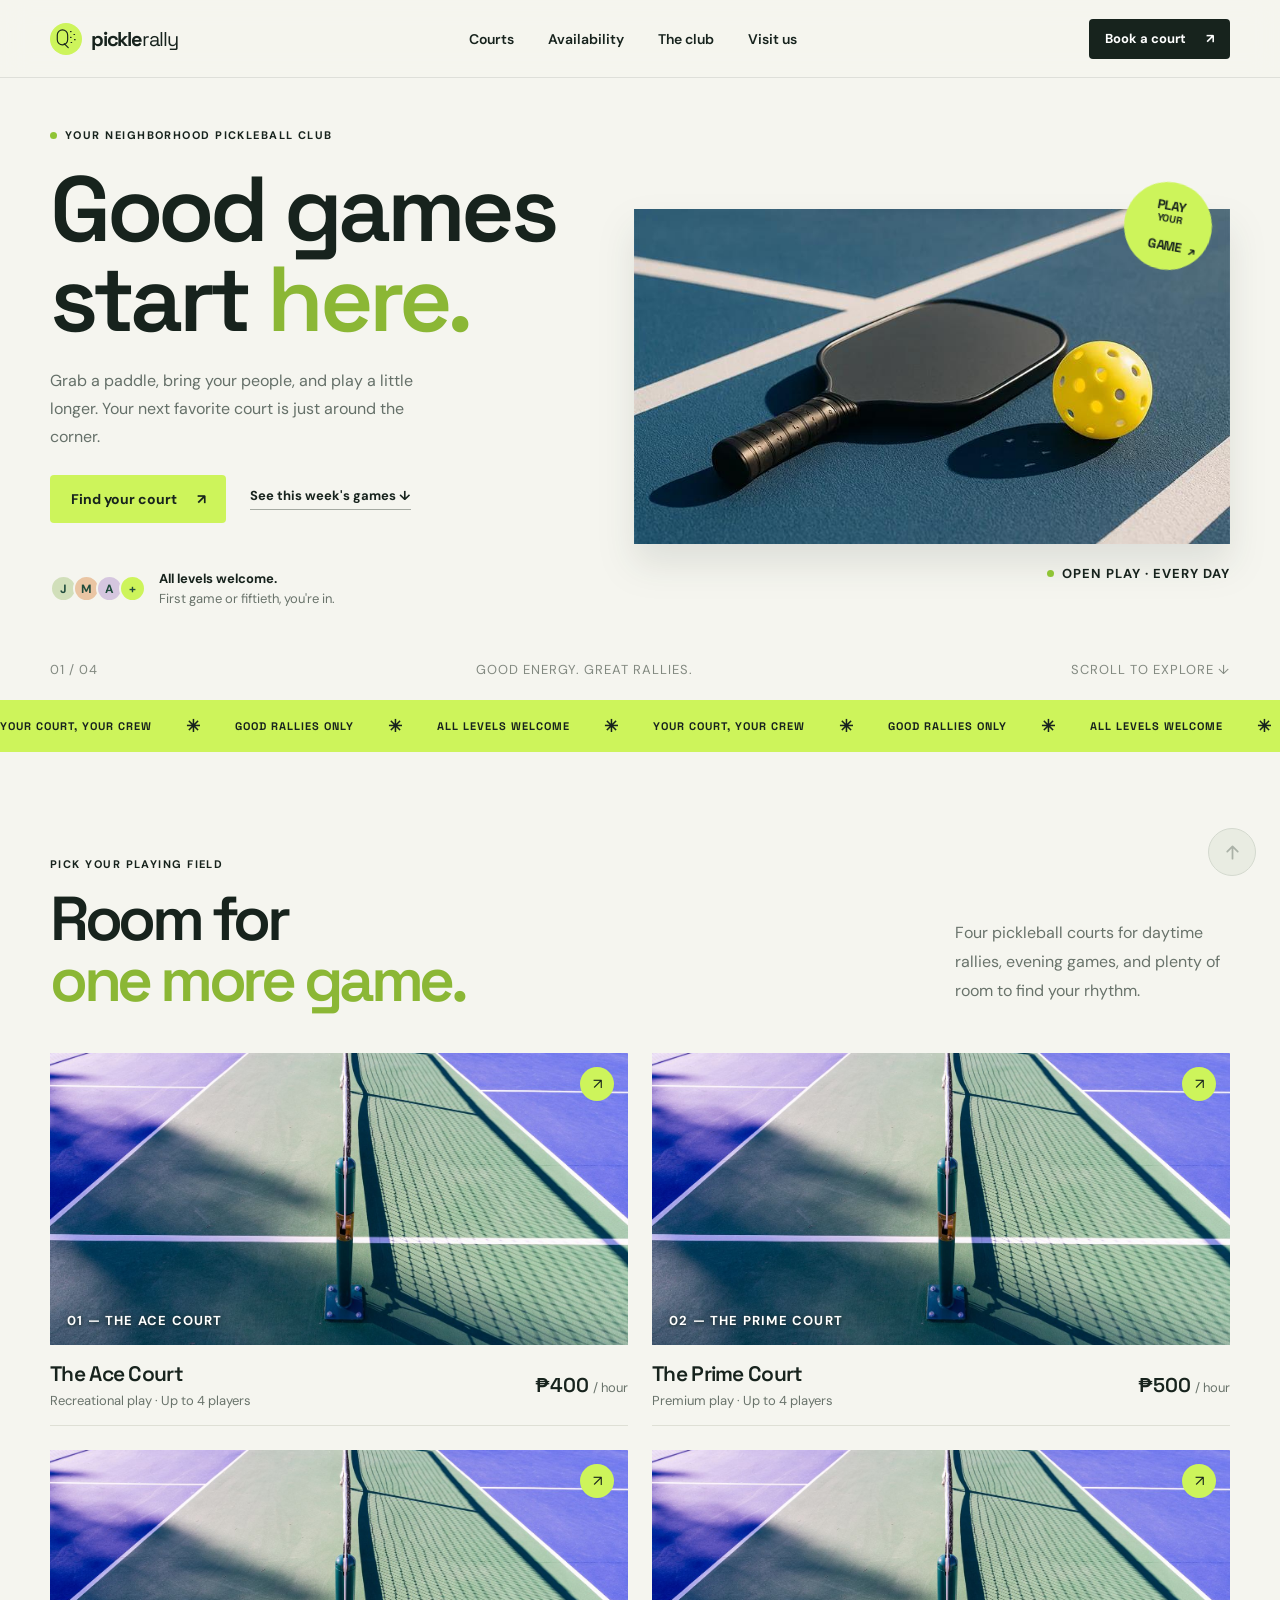
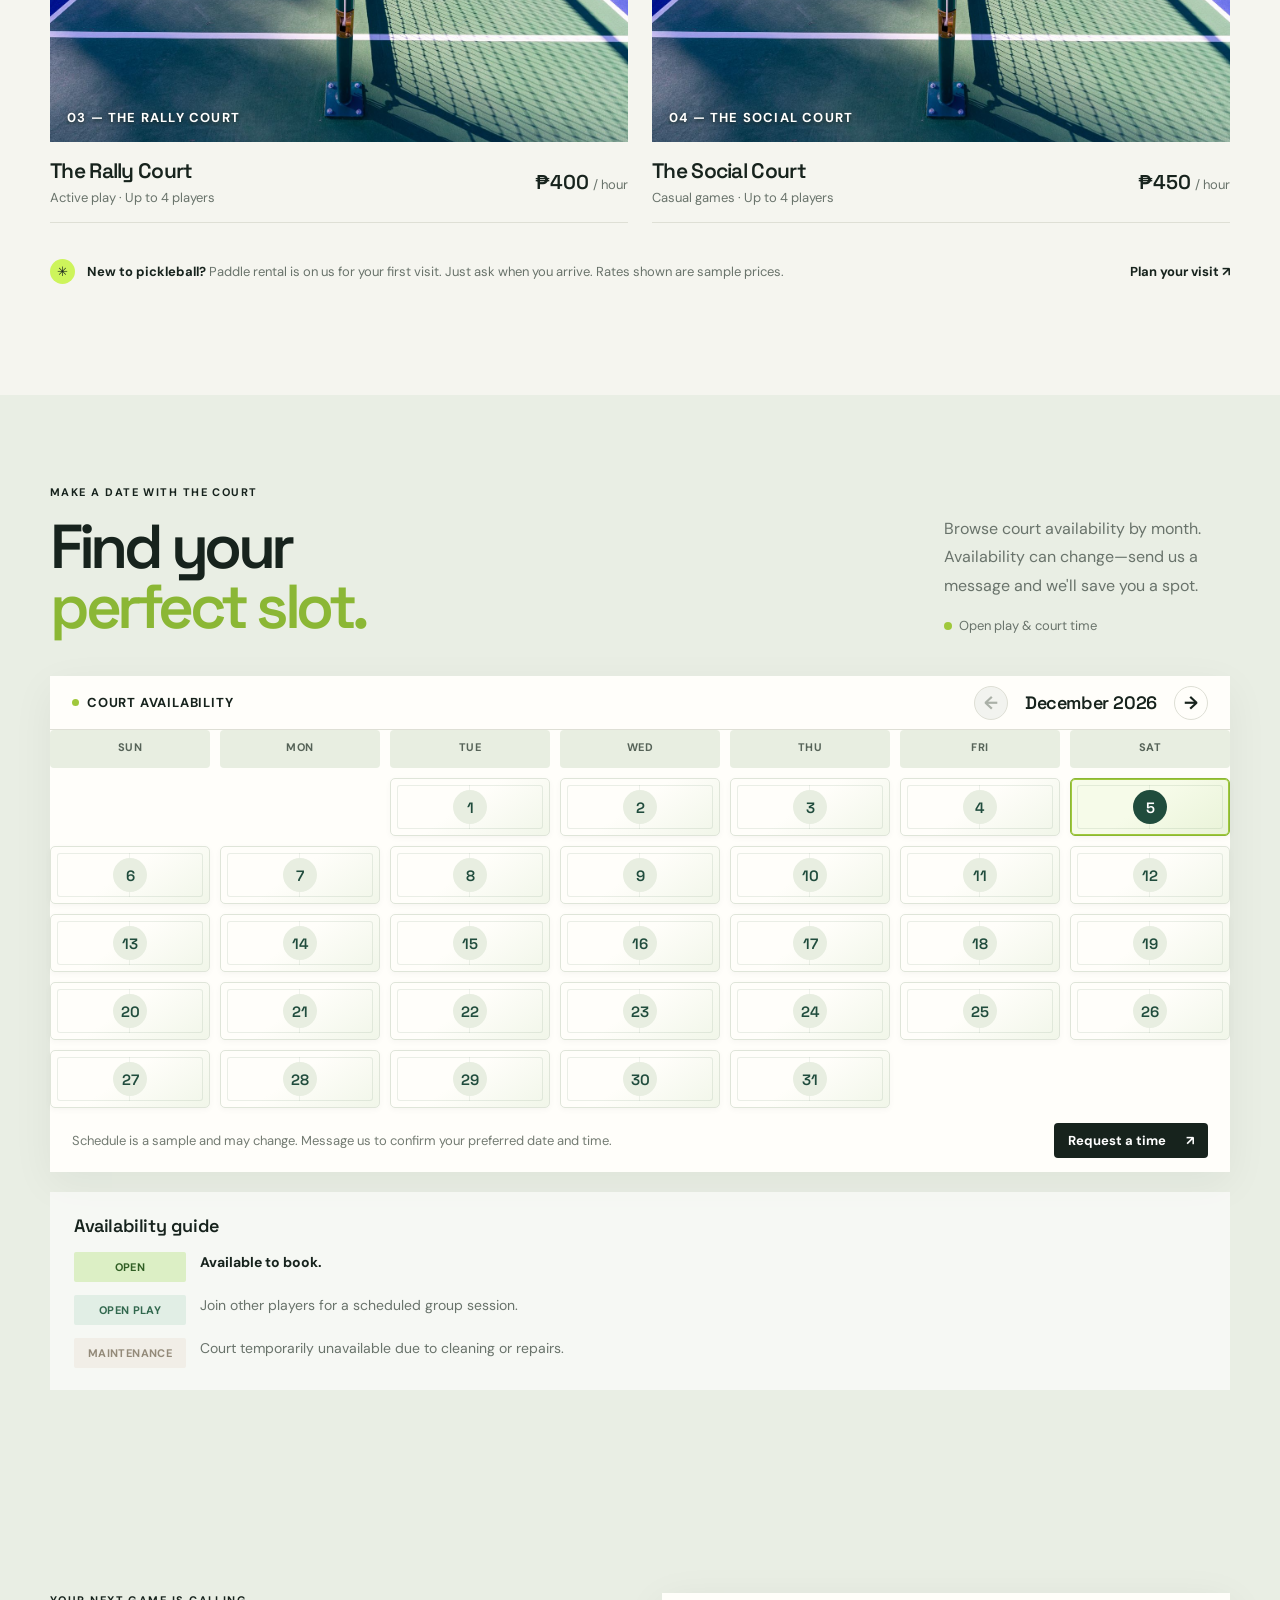
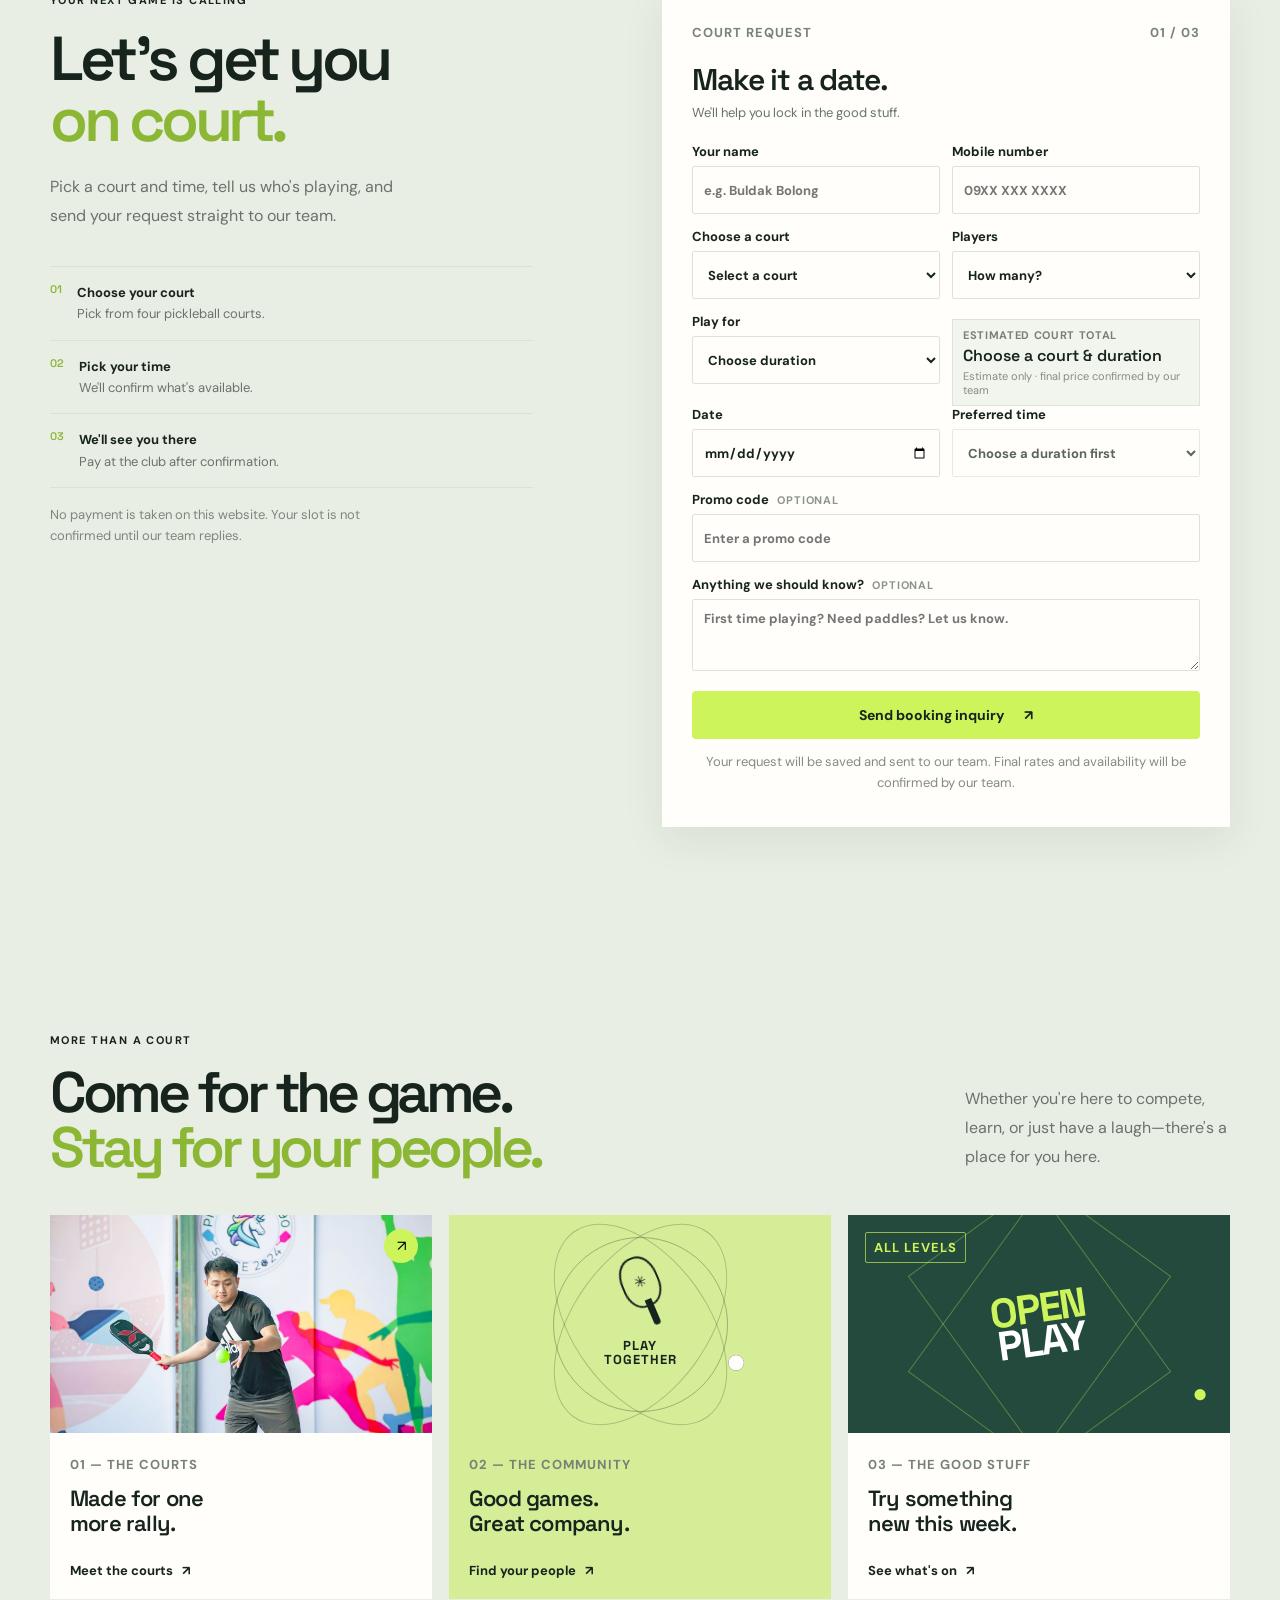
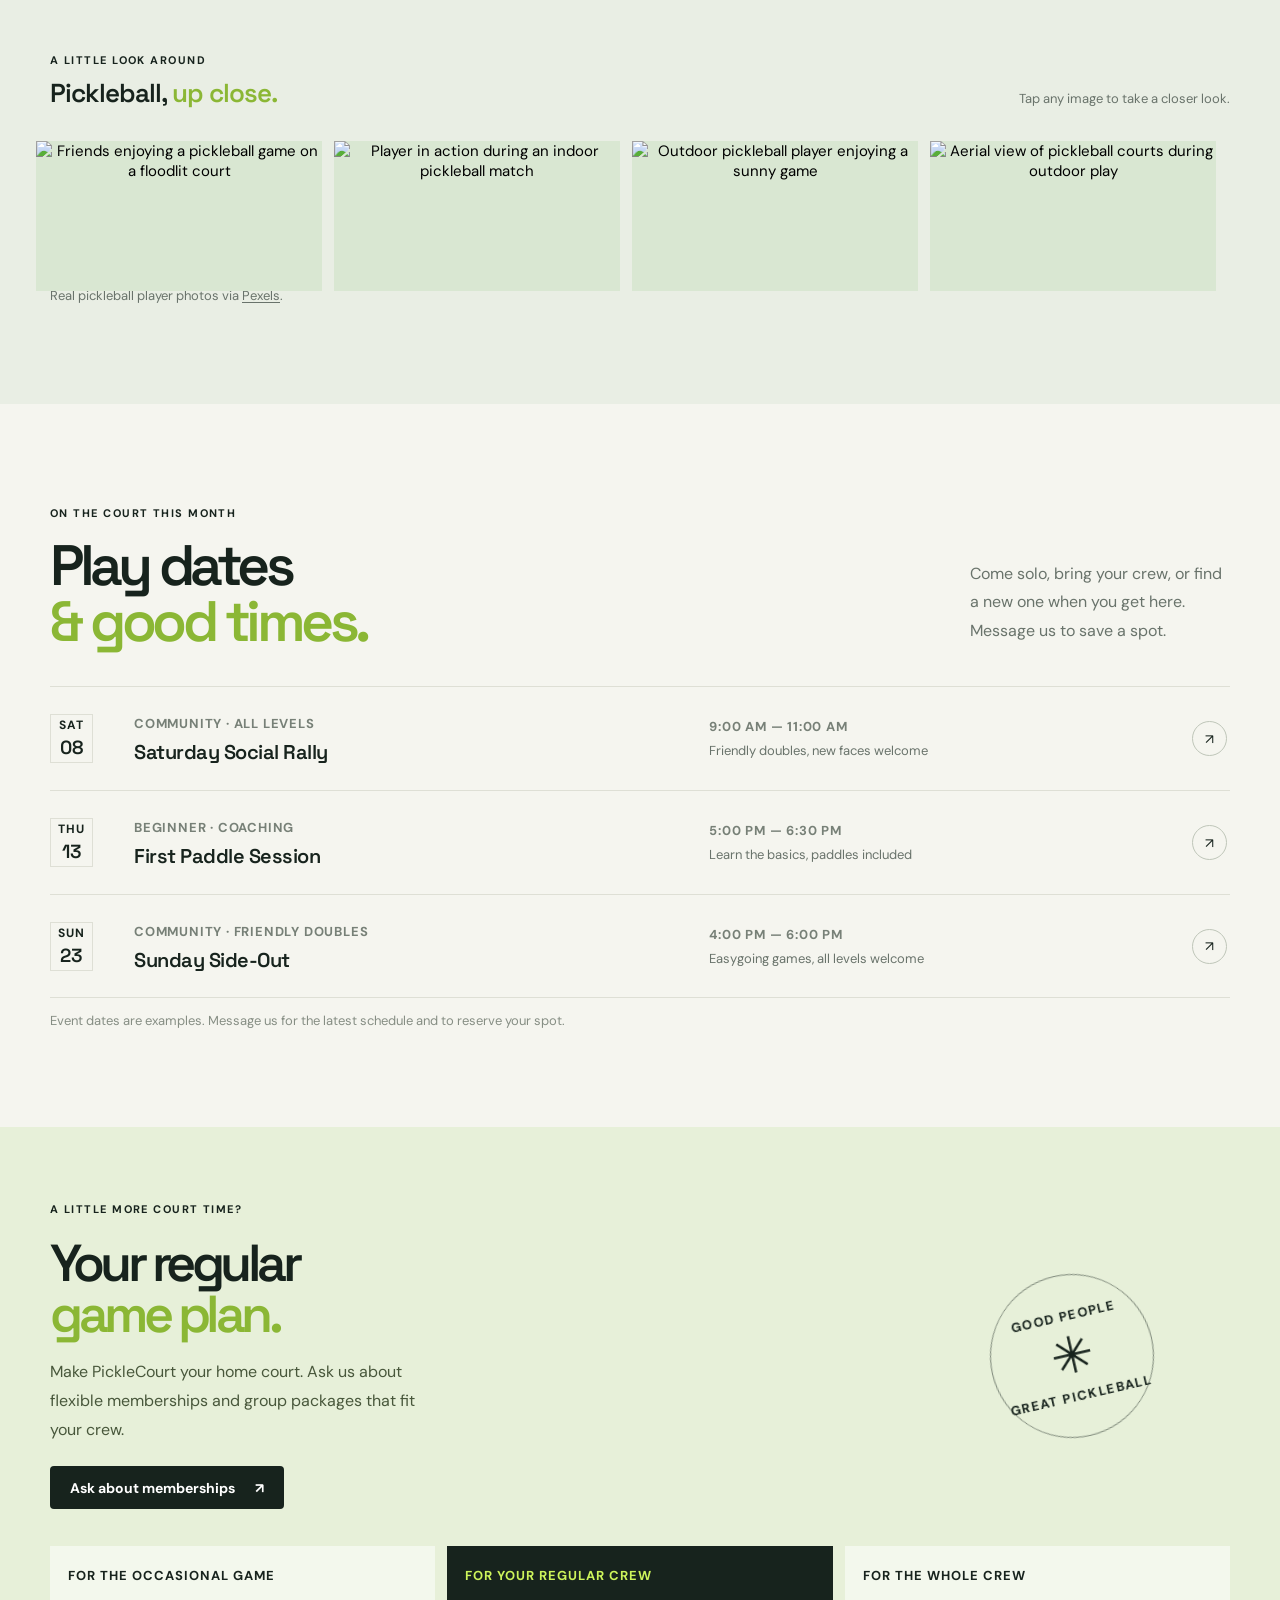
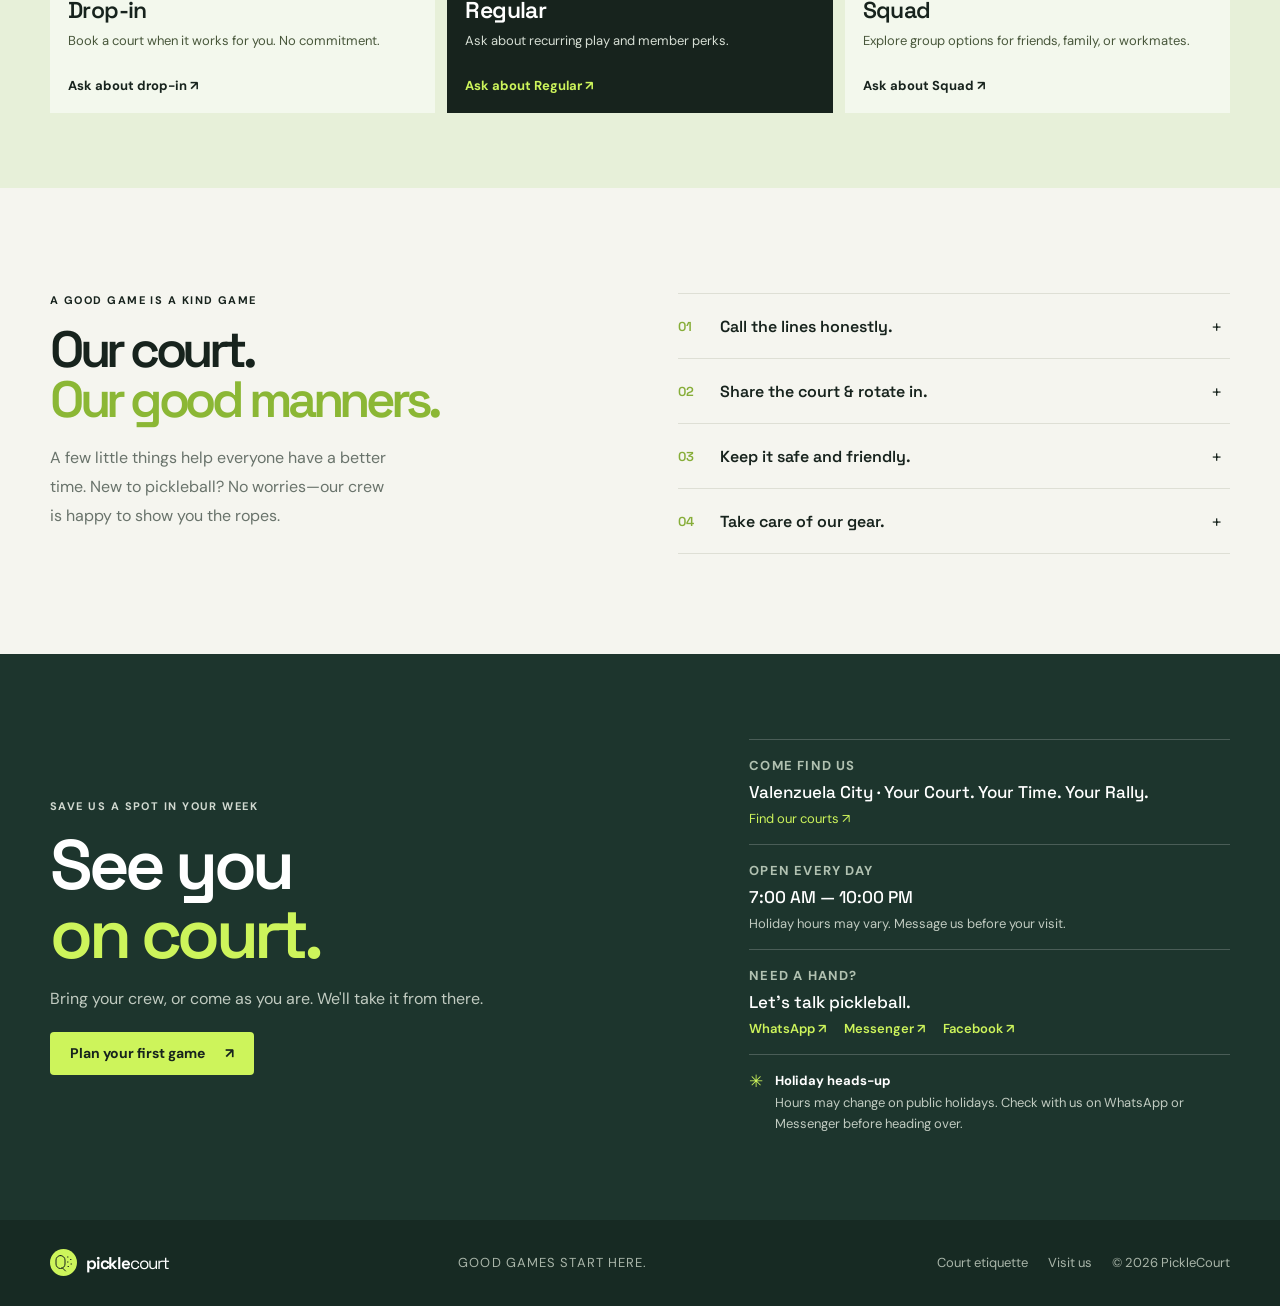
==== index.html @ 279d3585 "Initial commit" ====
<!doctype html>
<html lang="en">
<head>
  <meta charset="utf-8">
  <meta name="viewport" content="width=device-width, initial-scale=1">
  <meta name="theme-color" content="#f5f5ef">
  <meta name="description" content="Book a pickleball court, meet your people, and play at your pace. Find court rates, weekly availability, and player info at PickleCourt.">
  <title>PickleCourt — Good games start here</title>
  <link rel="preconnect" href="https://fonts.googleapis.com">
  <link rel="preconnect" href="https://fonts.gstatic.com" crossorigin>
  <link href="https://fonts.googleapis.com/css2?family=DM+Sans:wght@400;500;600;700&family=Space+Grotesk:wght@400;500;600;700&display=swap" rel="stylesheet">
  <link rel="stylesheet" href="styles.css">
  <script src="supabase-config.js"></script>
  <script src="supabase.js" defer></script>
  <script src="script.js" defer></script>
</head>
<body>
  <a class="skip-link" href="#main">Skip to content</a>
  <header class="site-header">
    <a class="brand" href="#home" aria-label="PickleCourt home">
      <span class="brand-mark" aria-hidden="true">
        <svg viewBox="0 0 40 40"><path d="M13 5a9 9 0 0 1 9 9v8a9 9 0 1 1-18 0v-8a9 9 0 0 1 9-9Z"/><path d="m16 29 7 7M27 8h1m5 5h1m-7 5h1m6 4h1m-7 5h1"/></svg>
      </span>
      <span>pickle<span class="brand-light">rally</span></span>
    </a>
    <button class="menu-toggle" type="button" aria-expanded="false" aria-controls="primary-nav" aria-label="Open navigation">
      <span></span><span></span>
    </button>
    <nav class="primary-nav" id="primary-nav" aria-label="Main navigation">
      <a href="#courts">Courts</a>
      <a href="#schedule">Availability</a>
      <a href="#experience">The club</a>
      <a href="#visit">Visit us</a>
    </nav>
    <a class="button button-dark header-cta" href="#book">Book a court <span aria-hidden="true">↗</span></a>
  </header>

  <main id="main">
    <section class="hero section-wrap" id="home">
      <div class="hero-copy">
        <p class="eyebrow"><span class="eyebrow-dot"></span> YOUR NEIGHBORHOOD PICKLEBALL CLUB</p>
        <h1>Good games<br>start <span>here.</span></h1>
        <p class="hero-description">Grab a paddle, bring your people, and play a little longer. Your next favorite court is just around the corner.</p>
        <div class="hero-actions">
          <a class="button button-lime" href="#book">Find your court <span aria-hidden="true">↗</span></a>
          <a class="text-link" href="#schedule">See this week's games <span aria-hidden="true">↓</span></a>
        </div>
        <div class="hero-proof">
          <div class="player-stack" aria-hidden="true"><span>J</span><span>M</span><span>A</span><span>+</span></div>
          <p><strong>All levels welcome.</strong><br>First game or fiftieth, you're in.</p>
        </div>
      </div>
      <div class="hero-art-wrap">
        <div class="hero-sticker">PLAY<br><span>YOUR</span><br>GAME <b>↗</b></div>
        <img class="hero-art" src="assets/1.jpg" alt="Graphic illustration of a pickleball paddle and ball over a green court">
        <div class="hero-caption"><span class="caption-dot"></span> OPEN PLAY · EVERY DAY</div>
      </div>
      <div class="hero-bottom-note"><span>01 / 04</span><span>GOOD ENERGY. GREAT RALLIES.</span><span>SCROLL TO EXPLORE ↓</span></div>
    </section>

    <section class="ticker" aria-label="PickleCourt highlights">
      <div class="ticker-track" aria-hidden="true">
        <div class="ticker-group"><span>YOUR COURT, YOUR CREW</span><i>✳</i><span>GOOD RALLIES ONLY</span><i>✳</i><span>ALL LEVELS WELCOME</span><i>✳</i></div>
        <div class="ticker-group"><span>YOUR COURT, YOUR CREW</span><i>✳</i><span>GOOD RALLIES ONLY</span><i>✳</i><span>ALL LEVELS WELCOME</span><i>✳</i></div>
        <div class="ticker-group"><span>YOUR COURT, YOUR CREW</span><i>✳</i><span>GOOD RALLIES ONLY</span><i>✳</i><span>ALL LEVELS WELCOME</span><i>✳</i></div>
        <div class="ticker-group"><span>YOUR COURT, YOUR CREW</span><i>✳</i><span>GOOD RALLIES ONLY</span><i>✳</i><span>ALL LEVELS WELCOME</span><i>✳</i></div>
      </div>
    </section>

    <section class="section-wrap courts-section" id="courts">
      <div class="section-heading">
        <div><p class="eyebrow">PICK YOUR PLAYING FIELD</p><h2>Room for<br><span>one more game.</span></h2></div>
        <p class="section-intro">Four pickleball courts for daytime rallies, evening games, and plenty of room to find your rhythm.</p>
      </div>
      <div class="court-grid">
        <article class="court-card">
          <div class="court-image court-image-one"><img src="assets/pickleball-court-real-01.jpg" alt="View across the pickleball courts at one venue"><span class="image-label">01 — THE ACE COURT</span><span class="image-arrow" aria-hidden="true">↗</span></div>
          <div class="court-card-bottom"><div><h3>The Ace Court</h3><p>Recreational play · Up to 4 players</p></div><div class="rate"><strong>₱400</strong><span>/ hour</span></div></div>
        </article>
        <article class="court-card">
          <div class="court-image court-image-two"><img src="assets/pickleball-court-real-01.jpg" alt="View across the pickleball courts at one venue"><span class="image-label">02 — THE PRIME COURT</span><span class="image-arrow" aria-hidden="true">↗</span></div>
          <div class="court-card-bottom"><div><h3>The Prime Court</h3><p>Premium play · Up to 4 players</p></div><div class="rate"><strong>₱500</strong><span>/ hour</span></div></div>
        </article>
        <article class="court-card">
          <div class="court-image court-image-three"><img src="assets/pickleball-court-real-01.jpg" alt="View across the pickleball courts at one venue"><span class="image-label">03 — THE RALLY COURT</span><span class="image-arrow" aria-hidden="true">↗</span></div>
          <div class="court-card-bottom"><div><h3>The Rally Court</h3><p>Active play · Up to 4 players</p></div><div class="rate"><strong>₱400</strong><span>/ hour</span></div></div>
        </article>
        <article class="court-card">
          <div class="court-image court-image-four"><img src="assets/pickleball-court-real-01.jpg" alt="View across the pickleball courts at one venue"><span class="image-label">04 — THE SOCIAL COURT</span><span class="image-arrow" aria-hidden="true">↗</span></div>
          <div class="court-card-bottom"><div><h3>The Social Court</h3><p>Casual games · Up to 4 players</p></div><div class="rate"><strong>₱450</strong><span>/ hour</span></div></div>
        </article>
      </div>
      <div class="court-note"><span class="note-icon">✳</span><span><strong>New to pickleball?</strong> Paddle rental is on us for your first visit. Just ask when you arrive. Rates shown are sample prices.</span><a href="#visit">Plan your visit <span aria-hidden="true">↗</span></a></div>
    </section>

    <section class="schedule-section" id="schedule">
      <div class="section-wrap schedule-inner">
        <div class="section-heading schedule-heading">
          <div><p class="eyebrow">MAKE A DATE WITH THE COURT</p><h2>Find your<br><span>perfect slot.</span></h2></div>
          <div class="schedule-side"><p>Browse court availability by month. Availability can change—send us a message and we'll save you a spot.</p><span class="availability-key"><i></i> Open play &amp; court time</span></div>
        </div>
        <div class="schedule-card">
          <div class="schedule-top">
            <div class="schedule-heading-label"><span class="live-dot"></span><span>COURT AVAILABILITY</span></div>
            <div class="calendar-navigation" aria-label="Choose calendar month">
              <button class="calendar-nav-button" id="previous-month" type="button" aria-label="Previous month">←</button>
              <h3 id="schedule-month" aria-live="polite"></h3>
              <button class="calendar-nav-button" id="next-month" type="button" aria-label="Next month">→</button>
            </div>
          </div>
          <div class="schedule-scroll" role="region" aria-label="Court availability calendar">
            <div class="schedule-grid" id="schedule-grid" role="grid" aria-label="Court availability by date and time"></div>
          </div>
          <dialog class="availability-dialog" id="availability-dialog" aria-labelledby="availability-dialog-title">
            <div class="availability-dialog-header">
              <h4 id="availability-dialog-title"></h4>
              <button class="availability-dialog-close" id="availability-dialog-close" type="button" aria-label="Close availability details">×</button>
            </div>
            <ul class="availability-detail-slots" id="availability-detail-slots"></ul>
          </dialog>
          <div class="schedule-bottom"><span>Schedule is a sample and may change. Message us to confirm your preferred date and time.</span><a class="button button-dark button-small" href="#book">Request a time <span aria-hidden="true">↗</span></a></div>
        </div>
        <div class="schedule-guide" aria-label="Schedule status explanations">
          <h3>Availability guide</h3>
          <ul>
            <li><span class="slot slot-open">OPEN</span><p><strong>Available to book.</strong></p></li>
            <li><span class="slot slot-clinic">OPEN PLAY</span><p>Join other players for a scheduled group session.</p></li>
            <li><span class="slot slot-maintenance">MAINTENANCE</span><p>Court temporarily unavailable due to cleaning or repairs.</p></li>
          </ul>
        </div>
      </div>
    </section>

    <section class="booking-section section-wrap" id="book">
      <div class="booking-copy">
        <p class="eyebrow">YOUR NEXT GAME IS CALLING</p>
        <h2>Let's get you<br><span>on court.</span></h2>
        <p>Pick a court and time, tell us who's playing, and send your request straight to our team.</p>
        <div class="booking-perks"><div><span>01</span><p><strong>Choose your court</strong><br>Pick from four pickleball courts.</p></div><div><span>02</span><p><strong>Pick your time</strong><br>We'll confirm what's available.</p></div><div><span>03</span><p><strong>We'll see you there</strong><br>Pay at the club after confirmation.</p></div></div>
        <p class="booking-fineprint">No payment is taken on this website. Your slot is not confirmed until our team replies.</p>
      </div>
      <form class="booking-form" id="booking-form">
        <div class="form-topline"><span>COURT REQUEST</span><span>01 / 03</span></div>
        <h3>Make it a date.</h3>
        <p>We'll help you lock in the good stuff.</p>
        <div class="form-row">
          <label>Your name<input name="name" autocomplete="name" placeholder="e.g. Buldak Bolong" required></label>
          <label>Mobile number<input name="phone" type="tel" autocomplete="tel" placeholder="09XX XXX XXXX" required></label>
        </div>
        <div class="form-row">
          <label>Choose a court<select name="court" id="booking-court" required><option value="">Select a court</option><option value="The Ace Court — ₱400/hour" data-rate="400">The Ace Court — ₱400/hour</option><option value="The Prime Court — ₱500/hour" data-rate="500">The Prime Court — ₱500/hour</option><option value="The Rally Court — ₱400/hour" data-rate="400">The Rally Court — ₱400/hour</option><option value="The Social Court — ₱450/hour" data-rate="450">The Social Court — ₱450/hour</option></select></label>
          <label>Players<select name="players" required><option value="">How many?</option><option>2 players</option><option>3 players</option><option>4 players</option></select></label>
        </div>
        <div class="form-row">
          <label>Play for<select name="duration" id="booking-duration" required><option value="">Choose duration</option><option value="1">1 hour</option><option value="2">2 hours</option><option value="3">3 hours</option></select></label>
          <div class="booking-estimate" aria-live="polite"><span>ESTIMATED COURT TOTAL</span><strong id="booking-estimate">Choose a court &amp; duration</strong><small>Estimate only · final price confirmed by our team</small></div>
        </div>
        <div class="form-row">
          <label>Date<input name="date" id="booking-date" type="date" required></label>
          <label>Preferred time<select name="time" id="booking-time" required disabled><option value="">Choose a duration first</option></select></label>
        </div>
        <label>Promo code <span class="optional-label">OPTIONAL</span><input name="promo" id="promo-code" placeholder="Enter a promo code"><span class="promo-feedback" id="promo-feedback" aria-live="polite"></span></label>
        <label>Anything we should know? <span class="optional-label">OPTIONAL</span><textarea name="notes" rows="2" placeholder="First time playing? Need paddles? Let us know."></textarea></label>
        <button class="button button-lime form-submit" type="submit">Send booking inquiry <span aria-hidden="true">↗</span></button>
        <p class="form-terms">Your request will be saved and sent to our team. Final rates and availability will be confirmed by our team.</p>
        <p class="form-message" id="form-message" role="status" aria-live="polite"></p>
      </form>
    </section>

    <section class="experience-section" id="experience">
      <div class="section-wrap experience-inner">
        <div class="section-heading experience-heading"><div><p class="eyebrow">MORE THAN A COURT</p><h2>Come for the game.<br><span>Stay for your people.</span></h2></div><p class="section-intro">Whether you're here to compete, learn, or just have a laugh—there's a place for you here.</p></div>
        <div class="experience-grid">
          <article class="experience-card gallery-card"><div class="experience-art"><img src="assets/pickleball-play-01.jpg" alt="Pickleball player reaching for a shot on court" loading="lazy"><button class="gallery-open" type="button" data-gallery="assets/pickleball-play-01.jpg" aria-label="View pickleball player reaching for a shot">↗</button></div><div class="experience-card-copy"><span>01 — THE COURTS</span><h3>Made for one<br>more rally.</h3><a href="#courts">Meet the courts <span aria-hidden="true">↗</span></a></div></article>
          <article class="experience-card social-card"><div class="social-orbit" aria-hidden="true"><div class="orbit-ring"></div><div class="orbit-paddle">✳</div><div class="orbit-ball">●</div><div class="orbit-copy">PLAY<br>TOGETHER</div></div><div class="experience-card-copy"><span>02 — THE COMMUNITY</span><h3>Good games.<br>Great company.</h3><a href="#events">Find your people <span aria-hidden="true">↗</span></a></div></article>
          <article class="experience-card clinic-card"><div class="clinic-visual" aria-hidden="true"><span class="clinic-tag">ALL LEVELS</span><span class="clinic-big">OPEN<br><i>PLAY</i></span><span class="clinic-ball">●</span></div><div class="experience-card-copy"><span>03 — THE GOOD STUFF</span><h3>Try something<br>new this week.</h3><a href="#events">See what's on <span aria-hidden="true">↗</span></a></div></article>
        </div>
        <div class="gallery-heading"><div><p class="eyebrow">A LITTLE LOOK AROUND</p><h3>Pickleball, <span>up close.</span></h3></div><p>Tap any image to take a closer look.</p></div>
        <div class="photo-gallery" aria-label="Pickleball photo gallery">
          <button class="gallery-open gallery-tile" type="button" data-gallery="https://images.pexels.com/photos/35775728/pexels-photo-35775728/free-photo-of-nighttime-pickleball-game-on-outdoor-court.jpeg?auto=compress&amp;w=1600" aria-label="View friends playing pickleball at night"><img src="https://images.pexels.com/photos/35775728/pexels-photo-35775728/free-photo-of-nighttime-pickleball-game-on-outdoor-court.jpeg?auto=compress&amp;w=700" alt="Friends enjoying a pickleball game on a floodlit court" loading="lazy"></button>
          <button class="gallery-open gallery-tile" type="button" data-gallery="https://images.pexels.com/photos/29439365/pexels-photo-29439365/free-photo-of-man-playing-pickleball-indoors-in-ha-n-i.jpeg?auto=compress&amp;w=1600" aria-label="View pickleball player in an indoor match"><img src="https://images.pexels.com/photos/29439365/pexels-photo-29439365/free-photo-of-man-playing-pickleball-indoors-in-ha-n-i.jpeg?auto=compress&amp;w=700" alt="Player in action during an indoor pickleball match" loading="lazy"></button>
          <button class="gallery-open gallery-tile" type="button" data-gallery="https://images.pexels.com/photos/36832155/pexels-photo-36832155/free-photo-of-young-man-enjoying-a-game-of-pickleball-outdoors.jpeg?auto=compress&amp;w=1600" aria-label="View outdoor pickleball game"><img src="https://images.pexels.com/photos/36832155/pexels-photo-36832155/free-photo-of-young-man-enjoying-a-game-of-pickleball-outdoors.jpeg?auto=compress&amp;w=700" alt="Outdoor pickleball player enjoying a sunny game" loading="lazy"></button>
          <button class="gallery-open gallery-tile" type="button" data-gallery="https://images.pexels.com/photos/37143606/pexels-photo-37143606/free-photo-of-aerial-view-of-outdoor-pickleball-courts-in-philadelphia.jpeg?auto=compress&amp;w=1600" aria-label="View pickleball courts from above"><img src="https://images.pexels.com/photos/37143606/pexels-photo-37143606/free-photo-of-aerial-view-of-outdoor-pickleball-courts-in-philadelphia.jpeg?auto=compress&amp;w=700" alt="Aerial view of pickleball courts during outdoor play" loading="lazy"></button>
        </div>
        <p class="gallery-credit">Real pickleball player photos via <a href="https://www.pexels.com/search/pickleball/" target="_blank" rel="noreferrer">Pexels</a>.</p>
      </div>
    </section>

    <section class="events-section section-wrap" id="events">
      <div class="events-header"><div><p class="eyebrow">ON THE COURT THIS MONTH</p><h2>Play dates<br><span>&amp; good times.</span></h2></div><p>Come solo, bring your crew, or find a new one when you get here. Message us to save a spot.</p></div>
      <div class="event-list">
        <article class="event-row"><div class="event-date"><strong>SAT</strong><span>08</span></div><div class="event-name"><span>COMMUNITY · ALL LEVELS</span><h3>Saturday Social Rally</h3></div><div class="event-detail"><span>9:00 AM — 11:00 AM</span><span>Friendly doubles, new faces welcome</span></div><a class="round-link" href="https://wa.me/?text=Hi%20PickleCourt!%20I%27m%20interested%20in%20the%20Saturday%20Social%20Rally." target="_blank" rel="noreferrer" aria-label="Ask about Saturday Social Rally">↗</a></article>
        <article class="event-row"><div class="event-date"><strong>THU</strong><span>13</span></div><div class="event-name"><span>BEGINNER · COACHING</span><h3>First Paddle Session</h3></div><div class="event-detail"><span>5:00 PM — 6:30 PM</span><span>Learn the basics, paddles included</span></div><a class="round-link" href="https://wa.me/?text=Hi%20PickleCourt!%20I%27m%20interested%20in%20the%20First%20Paddle%20Session." target="_blank" rel="noreferrer" aria-label="Ask about First Paddle Session">↗</a></article>
        <article class="event-row"><div class="event-date"><strong>SUN</strong><span>23</span></div><div class="event-name"><span>COMMUNITY · FRIENDLY DOUBLES</span><h3>Sunday Side-Out</h3></div><div class="event-detail"><span>4:00 PM — 6:00 PM</span><span>Easygoing games, all levels welcome</span></div><a class="round-link" href="https://wa.me/?text=Hi%20PickleCourt!%20I%27m%20interested%20in%20Sunday%20Side-Out." target="_blank" rel="noreferrer" aria-label="Ask about Sunday Side-Out">↗</a></article>
      </div>
      <p class="sample-note">Event dates are examples. Message us for the latest schedule and to reserve your spot.</p>
    </section>

    <section class="membership-section">
      <div class="section-wrap membership-inner">
        <div><p class="eyebrow">A LITTLE MORE COURT TIME?</p><h2>Your regular<br><span>game plan.</span></h2><p class="membership-description">Make PickleCourt your home court. Ask us about flexible memberships and group packages that fit your crew.</p><a class="button button-dark" href="https://wa.me/?text=Hi%20PickleCourt!%20I%27d%20love%20to%20hear%20about%20your%20membership%20plans." target="_blank" rel="noreferrer">Ask about memberships <span aria-hidden="true">↗</span></a></div>
        <div class="membership-stamp" aria-label="Good people, great pickleball"><span>GOOD PEOPLE</span><b>✳</b><span>GREAT PICKLEBALL</span></div>
      </div>
      <div class="section-wrap player-perks">
        <div class="membership-options">
          <article class="membership-option"><span>FOR THE OCCASIONAL GAME</span><h3>Drop-in</h3><p>Book a court when it works for you. No commitment.</p><a href="https://wa.me/?text=Hi%20PickleCourt!%20Tell%20me%20about%20drop-in%20court%20rates." target="_blank" rel="noreferrer">Ask about drop-in ↗</a></article>
          <article class="membership-option featured-option"><span>FOR YOUR REGULAR CREW</span><h3>Regular</h3><p>Ask about recurring play and member perks.</p><a href="https://wa.me/?text=Hi%20PickleCourt!%20Tell%20me%20about%20regular%20player%20membership." target="_blank" rel="noreferrer">Ask about Regular ↗</a></article>
          <article class="membership-option"><span>FOR THE WHOLE CREW</span><h3>Squad</h3><p>Explore group options for friends, family, or workmates.</p><a href="https://wa.me/?text=Hi%20PickleCourt!%20Tell%20me%20about%20group%20court%20packages." target="_blank" rel="noreferrer">Ask about Squad ↗</a></article>
        </div>
        <!-- <div class="loyalty-preview">
          <div><span class="loyalty-kicker">THE MORE YOU PLAY</span><h3>Rally rewards <span>preview.</span></h3><p>Example: play 10 visits, get your next visit free. Ask our team to confirm actual rewards and terms.</p></div>
          <div class="loyalty-progress"><div class="loyalty-count"><strong id="loyalty-count">7</strong><span>/ 10 visits</span></div><div class="progress-track"><span id="loyalty-progress"></span></div><div class="loyalty-actions"><button class="button button-dark button-small" id="loyalty-add" type="button">Add demo visit +</button><span id="loyalty-status" aria-live="polite">3 visits to your next reward</span></div></div>
          <small>Demo tracker only. Progress resets when you reload and is not linked to bookings or an account.</small>
        </div> -->
      </div>
    </section>

    <section class="rules-section section-wrap" id="rules">
      <div class="rules-intro"><p class="eyebrow">A GOOD GAME IS A KIND GAME</p><h2>Our court.<br><span>Our good manners.</span></h2><p>A few little things help everyone have a better time. New to pickleball? No worries—our crew is happy to show you the ropes.</p></div>
      <div class="rules-list">
        <details><summary><span>01</span><strong>Call the lines honestly.</strong><i>+</i></summary><p>If you're not sure, give the benefit of the doubt. Good sportsmanship makes a better game.</p></details>
        <details><summary><span>02</span><strong>Share the court &amp; rotate in.</strong><i>+</i></summary><p>Respect your booking time and help the next group get on court promptly. Ask our staff about open-play rotations.</p></details>
        <details><summary><span>03</span><strong>Keep it safe and friendly.</strong><i>+</i></summary><p>Wear court-appropriate shoes, keep bags off the playing area, and give other players room to move.</p></details>
        <details><summary><span>04</span><strong>Take care of our gear.</strong><i>+</i></summary><p>Return rented paddles after play, pick up your balls, and leave the court ready for the next rally.</p></details>
      </div>
    </section>

    <section class="visit-section" id="visit">
      <div class="section-wrap visit-inner">
        <div class="visit-copy"><p class="eyebrow">SAVE US A SPOT IN YOUR WEEK</p><h2>See you<br><span>on court.</span></h2><p>Bring your crew, or come as you are. We'll take it from there.</p><a class="button button-lime" href="#book">Plan your first game <span aria-hidden="true">↗</span></a></div>
        <div class="visit-details">
          <div class="visit-detail"><span>COME FIND US</span><strong>Valenzuela City · Your Court. Your Time. Your Rally.</strong><div class="visit-actions"><a href="https://maps.google.com/?q=pickleball+courts+Quezon+City" target="_blank" rel="noreferrer">Find our courts ↗</a><!--<button class="qr-trigger" id="qr-trigger" type="button">Print website QR ↗</button>--></div></div>
          <div class="visit-detail"><span>OPEN EVERY DAY</span><strong>7:00 AM — 10:00 PM</strong><p>Holiday hours may vary. Message us before your visit.</p></div>
          <div class="visit-detail"><span>NEED A HAND?</span><strong>Let's talk pickleball.</strong><div class="contact-links"><a href="https://wa.me/?text=Hi%20PickleCourt!%20I%20have%20a%20question%20about%20playing." target="_blank" rel="noreferrer">WhatsApp ↗</a><a href="https://m.me/" target="_blank" rel="noreferrer">Messenger ↗</a><a href="https://m.me/" target="_blank" rel="noreferrer">Facebook ↗</a></div></div>
          <div class="holiday-notice"><span>✳</span><p><strong>Holiday heads-up</strong><br>Hours may change on public holidays. Check with us on WhatsApp or Messenger before heading over.</p></div>
        </div>
      </div>
    </section>
  </main>

  <footer class="site-footer">
    <a class="brand footer-brand" href="#home"><span class="brand-mark" aria-hidden="true"><svg viewBox="0 0 40 40"><path d="M13 5a9 9 0 0 1 9 9v8a9 9 0 1 1-18 0v-8a9 9 0 0 1 9-9Z"/><path d="m16 29 7 7M27 8h1m5 5h1m-7 5h1m6 4h1m-7 5h1"/></svg></span><span>pickle<span class="brand-light">court</span></span></a>
    <p>GOOD GAMES START HERE.</p><div><a href="#rules">Court etiquette</a><a href="#visit">Visit us</a><span>© <span id="year"></span> PickleCourt</span></div>
  </footer>

  <button class="back-to-top" id="back-to-top" type="button" aria-label="Back to top" title="Back to top" disabled>
    <svg aria-hidden="true" viewBox="0 0 24 24"><path d="M12 19V5m-6 6 6-6 6 6"/></svg>
  </button>

  <dialog class="lightbox" id="lightbox" aria-label="Pickleball court image viewer">
    <button class="lightbox-close" type="button" aria-label="Close image">×</button>
    <img alt="Pickleball court">
  </dialog>
  <dialog class="qr-dialog" id="qr-dialog" aria-labelledby="qr-title">
    <button class="lightbox-close qr-close" type="button" aria-label="Close QR code">×</button>
    <p class="eyebrow">TAKE PICKLECOURT WITH YOU</p>
    <h2 id="qr-title">Scan. Play. <span>Repeat.</span></h2>
    <img id="website-qr" alt="QR code linking to the PickleCourt website">
    <p id="qr-message">Scan this code to visit the PickleCourt website.</p>
    <button class="button button-dark qr-print" type="button" id="qr-print">Print QR code ↗</button>
  </dialog>
</body>
</html>
---- styles.css ----
:root {
  --ink: #17231d;
  --muted: #69736b;
  --paper: #f5f5ef;
  --white: #fffefa;
  --lime: #cdf45b;
  --green: #204c3d;
  --line: #dedfd5;
  --display: "Space Grotesk", sans-serif;
  --body: "DM Sans", sans-serif;
}

* { box-sizing: border-box; }
html { scroll-behavior: smooth; scroll-padding-top: 88px; }
body { margin: 0; background: var(--paper); color: var(--ink); font-family: var(--body); -webkit-font-smoothing: antialiased; }
button, input, select, textarea { font: inherit; }
a { color: inherit; text-decoration: none; }
button, a { -webkit-tap-highlight-color: transparent; }
.skip-link { position: fixed; z-index: 20; top: 10px; left: 10px; padding: 12px 16px; background: var(--lime); transform: translateY(-160%); }
.skip-link:focus { transform: translateY(0); }
.section-wrap { width: min(1180px, calc(100% - 64px)); margin-inline: auto; }
.site-header { height: 78px; padding: 0 max(32px, calc((100vw - 1180px) / 2)); display: flex; align-items: center; justify-content: space-between; border-bottom: 1px solid rgba(23,35,29,.1); position: sticky; top: 0; z-index: 10; background: rgba(245,245,239,.94); backdrop-filter: blur(14px); }
.brand { display: inline-flex; align-items: center; gap: 9px; font: 700 20px var(--display); letter-spacing: -1.2px; }
.brand-light { font-weight: 400; }
.brand-mark { width: 32px; height: 32px; display: grid; place-items: center; border-radius: 50%; background: var(--lime); }
.brand-mark svg { width: 23px; height: 23px; fill: none; stroke: var(--ink); stroke-width: 2; stroke-linecap: round; stroke-linejoin: round; }
.primary-nav { display: flex; gap: 34px; font-size: 12px; font-weight: 600; }
.primary-nav a, .site-footer a { transition: opacity .2s ease; }
.primary-nav a:hover, .site-footer a:hover { opacity: .58; }
.button { min-height: 48px; padding: 0 20px; border: 0; border-radius: 4px; display: inline-flex; align-items: center; justify-content: center; gap: 20px; font-size: 12px; font-weight: 700; transition: transform .2s, background .2s; cursor: pointer; }
.button:hover { transform: translateY(-2px); }
.button-dark { background: var(--ink); color: white; }
.button-dark:hover { background: var(--green); }
.button-lime { background: var(--lime); color: var(--ink); }
.button-lime:hover { background: #d9ff76; }
.header-cta { min-height: 40px; padding-inline: 16px; font-size: 11px; }
.menu-toggle { display: none; }
.hero { min-height: 622px; display: grid; grid-template-columns: 1fr 1.02fr; align-items: center; position: relative; padding-top: 45px; padding-bottom: 70px; }
.hero-copy { position: relative; z-index: 1; padding-bottom: 16px; }
.eyebrow { margin: 0 0 22px; display: flex; align-items: center; gap: 8px; font-size: 9px; font-weight: 700; letter-spacing: 1.45px; }
.eyebrow-dot, .caption-dot { width: 7px; height: 7px; border-radius: 50%; background: #8fc435; }
h1, h2, h3, p { margin-top: 0; }
h1, h2 { font-family: var(--display); letter-spacing: -4.5px; line-height: .98; }
.hero h1 { margin-bottom: 22px; font-size: clamp(62px, 7.2vw, 94px); font-weight: 600; }
.hero h1 span, .section-heading h2 span, .booking-copy h2 span, .events-header h2 span, .membership-inner h2 span, .rules-intro h2 span, .visit-copy h2 span { color: #8bb735; }
.hero-description { max-width: 390px; margin-bottom: 24px; color: #657069; font-size: 14px; line-height: 1.75; }
.hero-actions { display: flex; align-items: center; gap: 24px; }
.hero-actions .button { min-width: 176px; }
.text-link { border-bottom: 1px solid #a5aaa2; padding-bottom: 5px; font-size: 10px; font-weight: 700; }
.hero-proof { display: flex; align-items: center; gap: 13px; margin-top: 46px; }
.player-stack { display: flex; padding-left: 4px; }
.player-stack span { width: 27px; height: 27px; margin-left: -4px; border: 2px solid var(--paper); border-radius: 50%; background: #d1dfba; display: grid; place-items: center; color: var(--green); font-size: 9px; font-weight: 700; }
.player-stack span:nth-child(2) { background: #eac5a3; }.player-stack span:nth-child(3) { background: #d5c6df; }.player-stack span:nth-child(4) { background: var(--lime); }
.hero-proof p { margin: 0; font-size: 9px; color: var(--muted); line-height: 1.55; }.hero-proof strong { color: var(--ink); font-size: 10px; }
.hero-art-wrap { min-height: 430px; position: relative; display: flex; align-items: center; justify-content: center; }
.hero-art { display: block; width: 100%; max-width: 610px; height: clamp(300px, 34vw, 430px); margin-right: 0; position: relative; object-fit: contain; filter: drop-shadow(0 20px 18px rgba(23,35,29,.1)); }
.hero-sticker { position: absolute; top: 20px; right: 3%; z-index: 2; width: 88px; height: 88px; border-radius: 50%; background: var(--lime); display: grid; align-content: center; justify-items: center; text-align: center; font: 700 13px/1.12 var(--display); letter-spacing: -.4px; transform: rotate(10deg); }
.hero-sticker span { font-size: 10px; }.hero-sticker b { position: absolute; right: 13px; bottom: 16px; font-size: 12px; }
.hero-caption { position: absolute; bottom: 10px; right: 0; display: flex; align-items: center; gap: 8px; font-size: 8px; font-weight: 700; letter-spacing: 1px; }
.hero-bottom-note { position: absolute; bottom: 22px; left: 0; right: 0; display: flex; justify-content: space-between; color: #828980; font-size: 8px; letter-spacing: 1px; }
.ticker { overflow: hidden; background: var(--lime); }
.ticker-track { width: max-content; height: 52px; display: flex; align-items: center; font: 700 11px var(--display); letter-spacing: 1px; animation: ticker-marquee 28s linear infinite; }
.ticker-group { display: flex; flex: none; align-items: center; gap: 34px; padding-right: 34px; }
.ticker-track i { font-style: normal; font-size: 17px; }
@keyframes ticker-marquee { to { transform: translateX(-50%); } }
.courts-section { padding-block: 105px 95px; }
.section-heading { display: flex; align-items: end; justify-content: space-between; margin-bottom: 42px; }
.section-heading .eyebrow, .events-header .eyebrow, .rules-intro .eyebrow, .visit-copy .eyebrow { margin-bottom: 18px; }
.section-heading h2, .booking-copy h2, .events-header h2, .membership-inner h2, .rules-intro h2, .visit-copy h2 { margin-bottom: 0; font-size: clamp(46px, 5vw, 62px); font-weight: 600; }
.section-intro { max-width: 275px; margin: 0 0 5px; color: var(--muted); font-size: 12px; line-height: 1.8; }
.court-grid { display: grid; grid-template-columns: 1fr 1fr; gap: 24px; }
.court-card { min-width: 0; }.court-image { height: 292px; position: relative; overflow: hidden; background: #d9e7d2; }
.court-image img { width: 100%; height: 100%; object-fit: cover; display: block; transition: transform .45s ease; }
.court-card:hover .court-image img { transform: scale(1.035); }
.image-label { position: absolute; bottom: 16px; left: 17px; color: white; font-size: 8px; font-weight: 700; letter-spacing: 1.2px; text-shadow: 0 1px 4px #17231d; }
.image-arrow { position: absolute; right: 14px; top: 14px; width: 34px; height: 34px; display: grid; place-items: center; border-radius: 50%; background: var(--lime); font-size: 15px; }
.court-card-bottom { min-height: 81px; display: flex; justify-content: space-between; align-items: center; border-bottom: 1px solid var(--line); }
.court-card-bottom h3 { margin-bottom: 5px; font: 600 18px var(--display); letter-spacing: -.7px; }.court-card-bottom p { margin: 0; color: var(--muted); font-size: 10px; }
.rate { text-align: right; }.rate strong { font: 600 17px var(--display); }.rate span { margin-left: 4px; color: var(--muted); font-size: 10px; }
.court-note { min-height: 57px; margin-top: 20px; display: flex; align-items: center; gap: 12px; color: #69736b; font-size: 10px; }
.court-note .note-icon { width: 25px; height: 25px; display: grid; place-items: center; flex: 0 0 25px; border-radius: 50%; background: var(--lime); color: var(--ink); font-size: 13px; }
.court-note strong { color: var(--ink); }.court-note a { margin-left: auto; white-space: nowrap; color: var(--ink); font-weight: 700; }
.schedule-section { padding-block: 90px 95px; background: #e9eee4; }
.schedule-inner { max-width: 1180px; }.schedule-heading { margin-bottom: 38px; }.schedule-side { max-width: 286px; padding-bottom: 4px; }
.schedule-side p { margin-bottom: 16px; color: var(--muted); font-size: 11px; line-height: 1.8; }
.availability-key { display: flex; align-items: center; gap: 7px; color: #69736b; font-size: 9px; }.availability-key i { width: 8px; height: 8px; background: #9fc83b; border-radius: 50%; }
.schedule-card { background: var(--white); box-shadow: 0 12px 40px rgba(23,35,29,.055); }
.schedule-top, .schedule-bottom { min-height: 54px; padding-inline: 22px; display: flex; align-items: center; justify-content: space-between; font-size: 8px; font-weight: 700; letter-spacing: .8px; }
.schedule-top { border-bottom: 1px solid var(--line); }.schedule-top > div { display: flex; align-items: center; gap: 8px; }.live-dot { width: 7px; height: 7px; border-radius: 50%; background: #9fc83b; }
.schedule-time { color: #798078; }
.slot { min-width: 53px; padding: 7px 4px; border-radius: 2px; text-align: center; font-size: 7px; font-weight: 700; letter-spacing: .35px; }
.slot-open { background: #dcefc5; color: #315f25; }.slot-clinic { background: #e1eee5; color: #32684e; }.slot-maintenance { background: #f1eee7; color: #938a79; }
.schedule-bottom { min-height: 64px; color: #737b72; font-size: 9px; font-weight: 400; letter-spacing: 0; }.button-small { min-height: 35px; padding-inline: 14px; font-size: 9px; }
.schedule-guide { margin-top: 20px; padding: 22px 24px; background: rgba(255,255,255,.62); }
.schedule-guide h3 { margin: 0 0 14px; font: 600 18px var(--display); letter-spacing: -.4px; }
.schedule-guide ul { margin: 0; padding: 0; display: grid; gap: 12px; list-style: none; }
.schedule-guide li { display: grid; grid-template-columns: 112px 1fr; align-items: start; gap: 14px; }
.schedule-guide .slot { margin-top: 1px; }
.schedule-guide p { margin: 0; color: var(--muted); font-size: 14px; line-height: 1.65; }
.schedule-guide p strong { color: var(--ink); }
.booking-section { position: relative; isolation: isolate; padding-block: 108px 112px; display: grid; grid-template-columns: .85fr 1fr; gap: 11%; align-items: start; }
.booking-section::before { content: ""; position: absolute; z-index: -1; inset-block: 0; left: 50%; width: 100vw; transform: translateX(-50%); background: #e9eee4; }
.booking-copy { position: sticky; top: 110px; }.booking-copy h2 { margin-bottom: 21px; }.booking-copy > p:not(.eyebrow):not(.booking-fineprint) { max-width: 360px; color: var(--muted); font-size: 12px; line-height: 1.85; }
.booking-perks { margin-top: 35px; border-top: 1px solid var(--line); }.booking-perks > div { display: flex; align-items: start; gap: 15px; padding-block: 15px; border-bottom: 1px solid var(--line); }
.booking-perks > div > span { color: #8bb735; font: 600 11px var(--display); }.booking-perks p { margin: 0; color: var(--muted); font-size: 10px; line-height: 1.65; }.booking-perks strong { color: var(--ink); font-size: 11px; }
.booking-fineprint { max-width: 320px; margin-top: 17px; color: #7e867d; font-size: 9px; line-height: 1.6; }
.booking-form { padding: 31px 30px 25px; background: var(--white); box-shadow: 0 12px 40px rgba(23,35,29,.08); }
.form-topline { display: flex; justify-content: space-between; color: #7a8379; font-size: 8px; font-weight: 700; letter-spacing: 1px; }.booking-form h3 { margin: 19px 0 5px; font: 600 27px var(--display); letter-spacing: -1.2px; }.booking-form > p:not(.form-terms):not(.form-message) { margin-bottom: 22px; color: var(--muted); font-size: 10px; }
.booking-form label { display: block; margin-bottom: 14px; color: var(--ink); font-size: 9px; font-weight: 700; }
.booking-form input, .booking-form select, .booking-form textarea { width: 100%; min-height: 43px; margin-top: 6px; padding: 0 11px; border: 1px solid #e0e2d9; border-radius: 2px; outline: 0; background: #fffefa; color: var(--ink); font-size: 10px; }
.booking-form textarea { min-height: 57px; padding-block: 10px; resize: vertical; }.booking-form input:focus, .booking-form select:focus, .booking-form textarea:focus { border-color: #91b93b; box-shadow: 0 0 0 2px rgba(145,185,59,.14); }
.form-row { display: grid; grid-template-columns: 1fr 1fr; gap: 12px; }.optional-label { margin-left: 5px; color: #8d948b; font-size: 7px; letter-spacing: .8px; }.promo-feedback { display: block; min-height: 0; margin-top: 4px; color: #527d28; font-size: 9px; }.promo-feedback:not(:empty) { min-height: 12px; }
.booking-estimate { min-height: 59px; margin-top: 6px; padding: 8px 10px; border: 1px solid #dce4d4; background: #f2f5ed; display: flex; flex-direction: column; justify-content: center; gap: 3px; }.booking-estimate > span { color: #778077; font-size: 7px; font-weight: 700; letter-spacing: .65px; }.booking-estimate strong { font: 600 14px var(--display); }.booking-estimate small { color: #858c83; font-size: 7px; }
.form-submit { width: 100%; margin-top: 2px; }.form-terms { margin: 13px 0 0; color: #858c83; text-align: center; font-size: 8px; line-height: 1.6; }.form-message { margin: 8px 0 0; text-align: center; color: #557522; font-size: 10px; }
.experience-section { padding-block: 94px 100px; background: #e9eee4; }.experience-heading { margin-bottom: 39px; }.experience-heading h2 { font-size: clamp(43px, 4.6vw, 57px); }.experience-heading .section-intro { max-width: 265px; }
.experience-grid { display: grid; grid-template-columns: repeat(3, 1fr); gap: 17px; }.experience-card { min-width: 0; background: var(--white); }.experience-art { height: 218px; position: relative; overflow: hidden; }.experience-art img { width: 100%; height: 100%; object-fit: cover; }.gallery-open { position: absolute; right: 14px; top: 14px; width: 34px; height: 34px; border: 0; border-radius: 50%; background: var(--lime); cursor: pointer; font-size: 15px; }
.gallery-heading { margin: 54px 0 17px; display: flex; align-items: end; justify-content: space-between; }.gallery-heading .eyebrow { margin-bottom: 9px; }.gallery-heading h3 { margin: 0; font: 600 26px var(--display); letter-spacing: -1px; }.gallery-heading h3 span { color: #8bb735; }.gallery-heading > p { margin: 0 0 3px; color: var(--muted); font-size: 9px; }
.photo-gallery { display: grid; grid-template-columns: repeat(4, 1fr); gap: 12px; }.gallery-tile { width: 100%; height: 150px; padding: 0; position: relative; overflow: hidden; border-radius: 0; background: #d9e7d2; }.gallery-tile img { width: 100%; height: 100%; display: block; object-fit: cover; transition: transform .3s ease; }.gallery-tile:hover img { transform: scale(1.05); }.gallery-tile:focus-visible, .gallery-open:focus-visible { outline: 3px solid #6e982d; outline-offset: 3px; }.gallery-credit { margin: 10px 0 0; color: var(--muted); font-size: 8px; }.gallery-credit a { text-decoration: underline; text-underline-offset: 2px; }
.experience-card-copy { padding: 20px 20px 19px; }.experience-card-copy > span { color: #788077; font-size: 7px; font-weight: 700; letter-spacing: 1px; }.experience-card-copy h3 { min-height: 57px; margin: 12px 0 16px; font: 600 22px/1.13 var(--display); letter-spacing: -.8px; }.experience-card-copy a { font-size: 9px; font-weight: 700; }.experience-card-copy a span { margin-left: 6px; }
.social-card { overflow: hidden; background: #d5ed97; }.social-orbit { height: 218px; position: relative; display: grid; place-items: center; overflow: hidden; background: #d5ed97; }.orbit-ring { width: 175px; height: 175px; border: 1px solid rgba(23,35,29,.3); border-radius: 50%; position: absolute; }.orbit-ring:before, .orbit-ring:after { content: ""; position: absolute; inset: 19px -28px; border: 1px solid rgba(23,35,29,.23); border-radius: 50%; transform: rotate(54deg); }.orbit-ring:after { transform: rotate(-54deg); }.orbit-paddle { position: absolute; top: 41px; left: calc(50% - 19px); width: 38px; height: 52px; border: 2px solid var(--ink); border-radius: 45% 45% 42% 42%; display: grid; place-items: center; color: var(--ink); font-size: 15px; transform: rotate(-23deg); }.orbit-paddle:after { content: ""; position: absolute; width: 7px; height: 27px; top: 43px; background: var(--ink); border-radius: 0 0 5px 5px; }.orbit-ball { position: absolute; right: 22%; bottom: 49px; color: #fffefa; font-size: 36px; text-shadow: 0 0 0 var(--ink); }.orbit-copy { position: relative; margin-top: 57px; text-align: center; font: 700 13px/1.1 var(--display); letter-spacing: 1px; }
.clinic-visual { height: 218px; position: relative; display: flex; align-items: center; justify-content: center; overflow: hidden; background: #234a3d; color: var(--lime); }.clinic-visual:before, .clinic-visual:after { content: ""; position: absolute; width: 155px; height: 230px; border: 1px solid rgba(205,244,91,.32); transform: rotate(36deg); }.clinic-visual:after { transform: rotate(-36deg); }.clinic-tag { position: absolute; top: 17px; left: 17px; z-index: 1; border: 1px solid rgba(205,244,91,.65); border-radius: 2px; padding: 6px 8px; font-size: 7px; font-weight: 700; letter-spacing: 1px; }.clinic-big { position: relative; z-index: 1; text-align: center; font: 700 41px/.8 var(--display); letter-spacing: -2px; transform: rotate(-8deg); }.clinic-big i { font-style: normal; color: white; }.clinic-ball { position: absolute; right: 22px; bottom: 23px; z-index: 1; color: var(--lime); font-size: 26px; }
.events-section { padding-block: 102px 98px; }.events-header { display: flex; justify-content: space-between; align-items: end; margin-bottom: 36px; }.events-header h2 { font-size: 57px; }.events-header > p { max-width: 260px; margin: 0 0 4px; color: var(--muted); font-size: 11px; line-height: 1.8; }
.event-row { min-height: 104px; display: grid; grid-template-columns: 63px 1.2fr 1fr 38px; gap: 21px; align-items: center; border-top: 1px solid var(--line); }.event-row:last-child { border-bottom: 1px solid var(--line); }
.event-date { width: 43px; height: 49px; border: 1px solid var(--line); display: grid; align-content: center; justify-items: center; gap: 2px; }.event-date strong { font-size: 7px; letter-spacing: 1px; }.event-date span { font: 600 19px var(--display); }
.event-name > span, .event-detail span:first-child { color: #778077; font-size: 7px; font-weight: 700; letter-spacing: .8px; }.event-name h3 { margin: 6px 0 0; font: 600 17px var(--display); letter-spacing: -.5px; }.event-detail { display: grid; gap: 7px; }.event-detail span:last-child { color: var(--muted); font-size: 9px; }
.round-link { width: 35px; height: 35px; display: grid; place-items: center; border: 1px solid #bfc6b9; border-radius: 50%; font-size: 14px; transition: background .2s; }.round-link:hover { background: var(--lime); border-color: var(--lime); }.sample-note { margin: 14px 0 0; color: #868e84; font-size: 9px; }
.membership-section { padding-block: 75px; background: #e7f0d9; }.membership-inner { display: flex; align-items: center; justify-content: space-between; }.membership-inner h2 { font-size: 52px; }.membership-description { max-width: 390px; margin: 18px 0 22px; color: #48573b; font-size: 11px; line-height: 1.8; }.membership-inner .button { min-height: 43px; }.membership-stamp { width: 164px; height: 164px; margin-right: 76px; border: 1px solid rgba(23,35,29,.5); border-radius: 50%; display: flex; flex-direction: column; align-items: center; justify-content: center; transform: rotate(-13deg); }.membership-stamp span { font-size: 8px; font-weight: 700; letter-spacing: 1.4px; }.membership-stamp b { font-size: 51px; line-height: 1.25; font-weight: 400; }
.player-perks { margin-top: 37px; }.membership-options { display: grid; grid-template-columns: repeat(3, 1fr); gap: 12px; }.membership-option { min-height: 147px; padding: 18px; background: rgba(255,255,255,.53); }.membership-option > span, .loyalty-kicker { font-size: 7px; font-weight: 700; letter-spacing: 1px; }.membership-option h3 { margin: 10px 0 6px; font: 600 20px var(--display); letter-spacing: -.6px; }.membership-option p { min-height: 31px; margin: 0 0 12px; color: #48573b; font-size: 9px; line-height: 1.6; }.membership-option a { font-size: 8px; font-weight: 700; }.featured-option { background: var(--ink); color: white; }.featured-option > span { color: var(--lime); }.featured-option p { color: #d6ded4; }.featured-option a { color: var(--lime); }
.loyalty-preview { margin-top: 13px; padding: 20px 22px; background: rgba(255,255,255,.37); display: grid; grid-template-columns: 1fr 1fr; gap: 20px 36px; align-items: center; }.loyalty-preview h3 { margin: 8px 0 6px; font: 600 21px var(--display); letter-spacing: -.7px; }.loyalty-preview h3 span { color: #557522; }.loyalty-preview > div:first-child p { max-width: 420px; margin: 0; color: #48573b; font-size: 9px; line-height: 1.65; }.loyalty-count { display: flex; align-items: baseline; gap: 6px; }.loyalty-count strong { font: 600 27px var(--display); }.loyalty-count span { color: #48573b; font-size: 9px; }.progress-track { height: 7px; margin-block: 8px 11px; overflow: hidden; border-radius: 5px; background: rgba(23,35,29,.15); }.progress-track span { width: 70%; height: 100%; display: block; border-radius: inherit; background: var(--green); transition: width .25s ease; }.loyalty-actions { display: flex; align-items: center; gap: 11px; }.loyalty-actions .button { min-height: 31px; }.loyalty-actions .button:disabled { opacity: .65; cursor: default; transform: none; }.loyalty-actions > span { color: #48573b; font-size: 8px; }.loyalty-preview > small { grid-column: 1 / -1; color: #58634e; font-size: 8px; }
.rules-section { display: grid; grid-template-columns: .86fr 1fr; gap: 13%; padding-block: 105px 100px; }.rules-intro h2 { margin-bottom: 19px; font-size: 51px; }.rules-intro > p:last-child { max-width: 340px; color: var(--muted); font-size: 11px; line-height: 1.8; }.rules-list { border-top: 1px solid var(--line); }.rules-list details { border-bottom: 1px solid var(--line); }.rules-list summary { min-height: 64px; display: grid; grid-template-columns: 34px 1fr 18px; align-items: center; gap: 8px; cursor: pointer; list-style: none; }.rules-list summary::-webkit-details-marker { display: none; }.rules-list summary > span { color: #86ad38; font: 600 10px var(--display); }.rules-list summary strong { font: 600 13px var(--display); }.rules-list summary i { font-style: normal; font-size: 17px; transition: transform .2s; }.rules-list details[open] summary i { transform: rotate(45deg); }.rules-list details > p { margin: -2px 24px 17px 42px; color: var(--muted); font-size: 10px; line-height: 1.7; }
.visit-section { background: #1d352d; color: white; }.visit-inner { min-height: 475px; padding-block: 85px; display: grid; grid-template-columns: 1fr .9fr; gap: 14%; align-items: center; }.visit-copy .eyebrow { color: #d1d9d0; }.visit-copy h2 { font-size: 70px; }.visit-copy h2 span { color: var(--lime); }.visit-copy > p:not(.eyebrow) { margin: 19px 0 23px; color: #c1cbc1; font-size: 11px; }.visit-copy .button { min-height: 43px; }
.visit-details { border-top: 1px solid rgba(255,255,255,.2); }.visit-detail { padding-block: 17px; border-bottom: 1px solid rgba(255,255,255,.2); display: grid; gap: 7px; }.visit-detail > span { color: #b1c1b1; font-size: 7px; font-weight: 700; letter-spacing: 1.2px; }.visit-detail strong { font: 500 15px var(--display); }.visit-detail a, .visit-detail p { margin: 0; color: #c1cbc1; font-size: 9px; }.contact-links { display: flex; gap: 18px; }.contact-links a { color: var(--lime); font-weight: 600; }
.visit-actions { display: flex; flex-wrap: wrap; gap: 16px; align-items: center; }.visit-actions > a { color: var(--lime); }.qr-trigger { padding: 0; border: 0; background: transparent; color: var(--lime); font-size: 9px; font-weight: 600; cursor: pointer; }.qr-trigger:hover { text-decoration: underline; }
.holiday-notice { display: flex; gap: 12px; align-items: start; padding-top: 15px; }.holiday-notice > span { color: var(--lime); font-size: 17px; }.holiday-notice p { margin: 0; color: #c1cbc1; font-size: 9px; line-height: 1.65; }.holiday-notice strong { color: white; }
.site-footer { min-height: 79px; padding: 17px max(32px, calc((100vw - 1180px) / 2)); display: flex; align-items: center; justify-content: space-between; background: #172a23; color: #d7e0d6; }.footer-brand { color: white; font-size: 17px; }.footer-brand .brand-mark { width: 27px; height: 27px; }.footer-brand .brand-mark svg { width: 20px; height: 20px; }.site-footer > p { margin: 0; color: #a9b5a9; font-size: 7px; letter-spacing: 1.1px; }.site-footer > div { display: flex; align-items: center; gap: 20px; color: #a9b5a9; font-size: 8px; }
.lightbox { width: min(850px, calc(100% - 30px)); max-width: none; max-height: 90vh; padding: 14px; border: 0; background: var(--paper); box-shadow: 0 20px 80px #0005; }.lightbox::backdrop { background: rgba(12,22,16,.83); backdrop-filter: blur(4px); }.lightbox img { display: block; width: 100%; max-height: calc(90vh - 28px); object-fit: contain; }.lightbox-close { position: absolute; top: 20px; right: 20px; width: 36px; height: 36px; border: 0; border-radius: 50%; background: var(--lime); font-size: 25px; cursor: pointer; }
.qr-dialog { width: min(410px, calc(100% - 32px)); max-width: none; padding: 34px; border: 0; background: var(--paper); color: var(--ink); text-align: center; box-shadow: 0 20px 80px #0005; }.qr-dialog::backdrop { background: rgba(12,22,16,.83); backdrop-filter: blur(4px); }.qr-dialog .eyebrow { justify-content: center; margin-bottom: 12px; }.qr-dialog h2 { margin: 0 0 18px; font-size: 32px; letter-spacing: -1.8px; }.qr-dialog h2 span { color: #8bb735; }.qr-dialog img { width: 240px; height: 240px; max-width: 100%; margin: 0 auto 12px; display: block; background: white; }.qr-dialog img[hidden], .qr-dialog button[hidden] { display: none; }.qr-dialog > p:not(.eyebrow) { min-height: 30px; margin: 0 0 17px; color: var(--muted); font-size: 10px; line-height: 1.6; }.qr-dialog .qr-close { top: 12px; right: 12px; }.qr-print { margin: 0 auto; }

@media (max-width: 800px) {
  .section-wrap { width: min(100% - 44px, 650px); }
  .site-header { height: 68px; padding-inline: 22px; }.primary-nav { gap: 17px; }.primary-nav a { font-size: 10px; }.header-cta { min-height: 36px; padding-inline: 11px; font-size: 9px; }
  .hero { min-height: auto; grid-template-columns: 1fr .9fr; padding-top: 65px; padding-bottom: 80px; }.hero h1 { font-size: clamp(58px, 9vw, 78px); }.hero-art-wrap { min-height: 350px; }.hero-art { width: 125%; max-width: none; }.hero-caption { bottom: 16px; font-size: 7px; }.hero-sticker { width: 69px; height: 69px; font-size: 10px; }.hero-sticker span { font-size: 8px; }
  .courts-section, .events-section { padding-block: 75px; }.schedule-section, .experience-section { padding-block: 75px; }.section-heading h2 { font-size: 51px; }.court-image { height: 230px; }
  .booking-section { padding-block: 80px; grid-template-columns: .75fr 1fr; gap: 6%; }.booking-copy h2 { font-size: 50px; }.booking-form { padding: 24px 20px; }
  .experience-grid { gap: 11px; }.experience-art, .social-orbit, .clinic-visual { height: 170px; }.experience-card-copy { padding: 16px 13px; }.experience-card-copy h3 { font-size: 18px; }.gallery-tile { height: 116px; }.events-header h2 { font-size: 50px; }.membership-stamp { margin-right: 15px; }
  .membership-options { gap: 8px; }.membership-option { padding: 14px 11px; }.loyalty-preview { gap: 16px; padding: 17px; }.loyalty-actions { align-items: start; flex-direction: column; }
  .rules-section { gap: 7%; padding-block: 80px; }.rules-intro h2 { font-size: 43px; }.visit-inner { gap: 8%; }.visit-copy h2 { font-size: 60px; }
}

@media (max-width: 600px) {
  html { scroll-padding-top: 68px; }.section-wrap { width: calc(100% - 40px); }
  .site-header { height: 64px; padding-inline: 20px; }.brand { font-size: 18px; }.brand-mark { width: 29px; height: 29px; }.header-cta { flex-shrink: 0; gap: 5px; margin-left: auto; margin-right: 9px; padding-inline: 8px; white-space: nowrap; }.menu-toggle { width: 35px; height: 35px; padding: 9px 6px; border: 0; background: transparent; display: flex; flex-direction: column; justify-content: center; gap: 5px; order: 3; }.menu-toggle span { width: 22px; height: 2px; background: var(--ink); }
  .primary-nav { position: absolute; top: 63px; left: 0; right: 0; padding: 7px 20px 19px; background: var(--paper); display: none; flex-direction: column; gap: 0; border-bottom: 1px solid var(--line); }.primary-nav.is-open { display: flex; }.primary-nav a { padding: 13px 0; border-top: 1px solid var(--line); font-size: 12px; }
  .hero { width: calc(100% - 40px); grid-template-columns: 1fr; padding-top: 48px; padding-bottom: 58px; }.hero-copy { padding-bottom: 0; }.eyebrow { margin-bottom: 17px; font-size: 8px; }.hero h1 { margin-bottom: 16px; font-size: clamp(64px, 16vw, 83px); letter-spacing: -4px; }.hero-description { max-width: 340px; font-size: 12px; }.hero-actions { gap: 14px; }.hero-actions .button { min-width: auto; min-height: 44px; padding-inline: 14px; gap: 10px; font-size: 10px; }.text-link { font-size: 9px; }.hero-proof { margin-top: 24px; }.hero-art-wrap { min-height: 300px; margin-top: 8px; }.hero-art { width: 111%; margin-right: 0; }.hero-sticker { top: 2px; right: 4%; }.hero-caption { right: 0; bottom: 2px; }.hero-bottom-note { bottom: 17px; font-size: 7px; }.hero-bottom-note span:nth-child(2) { display: none; }
  .ticker-track { height: 43px; font-size: 9px; }.ticker-group { gap: 23px; padding-right: 23px; }
  .courts-section, .events-section { padding-block: 63px; }.section-heading { align-items: start; flex-direction: column; gap: 17px; margin-bottom: 27px; }.section-heading h2, .booking-copy h2, .events-header h2, .membership-inner h2 { font-size: 48px; letter-spacing: -3px; }.section-intro { max-width: 340px; font-size: 11px; }.court-grid { grid-template-columns: 1fr; gap: 24px; }.court-image { height: 235px; }.court-card-bottom { min-height: 74px; }.court-note { align-items: start; flex-wrap: wrap; line-height: 1.6; }.court-note > span:nth-child(2) { width: calc(100% - 42px); }.court-note a { margin: 0 0 0 37px; }
  .schedule-section, .experience-section { padding-block: 63px; }.schedule-side { max-width: 340px; }.schedule-top { padding-inline: 13px; font-size: 7px; }.schedule-time { font-size: 6px; }.schedule-bottom { align-items: start; gap: 12px; padding: 13px; font-size: 8px; line-height: 1.5; }.schedule-bottom > span { max-width: 205px; }.schedule-bottom .button { flex: 0 0 auto; }
  .schedule-guide { padding: 18px 16px; }.schedule-guide h3 { font-size: 17px; }.schedule-guide li { grid-template-columns: 100px 1fr; gap: 10px; }.schedule-guide p { font-size: 13px; }
  .booking-section { padding-block: 68px; grid-template-columns: 1fr; gap: 27px; }.booking-copy { position: static; }.booking-copy h2 { font-size: 52px; }.booking-copy > p:not(.eyebrow):not(.booking-fineprint) { max-width: 370px; }.booking-perks { margin-top: 21px; }.booking-perks > div { padding-block: 11px; }.booking-fineprint { margin-top: 11px; }.booking-form { padding: 24px 17px 19px; }.form-row { gap: 9px; }.booking-form input, .booking-form select, .booking-form textarea { padding-inline: 8px; font-size: 9px; }
  .experience-heading { gap: 15px; }.experience-heading h2 { font-size: 42px; }.experience-grid { grid-template-columns: 1fr; gap: 14px; }.experience-art, .social-orbit, .clinic-visual { height: 220px; }.experience-card-copy { padding: 18px; }.experience-card-copy h3 { min-height: 0; font-size: 22px; }.experience-card-copy a { display: inline-block; padding-top: 2px; }.gallery-heading { margin-top: 37px; align-items: start; flex-direction: column; gap: 9px; }.gallery-heading h3 { font-size: 23px; }.photo-gallery { grid-template-columns: repeat(2, 1fr); gap: 9px; }.gallery-tile { height: 130px; }
  .events-header { align-items: start; flex-direction: column; gap: 16px; }.events-header h2 { font-size: 49px; }.events-header > p { max-width: 340px; font-size: 10px; }.event-row { min-height: 91px; grid-template-columns: 46px 1fr 35px; gap: 11px; }.event-date { width: 41px; height: 45px; }.event-name h3 { font-size: 14px; }.event-detail { grid-column: 2; grid-row: 2; gap: 4px; margin-top: -19px; }.event-detail span:first-child { font-size: 6px; }.event-detail span:last-child { font-size: 8px; }.round-link { grid-column: 3; grid-row: 1 / 3; width: 32px; height: 32px; }
  .membership-section { padding-block: 52px; }.membership-inner { align-items: start; }.membership-inner h2 { font-size: 43px; }.membership-description { max-width: 300px; font-size: 10px; }.membership-inner .button { min-height: 40px; gap: 11px; padding-inline: 13px; font-size: 9px; }.membership-stamp { display: none; }.player-perks { margin-top: 28px; }.membership-options { grid-template-columns: 1fr; gap: 8px; }.membership-option { min-height: auto; padding: 15px; }.membership-option p { min-height: auto; }.loyalty-preview { grid-template-columns: 1fr; gap: 15px; padding: 16px; }.loyalty-preview > small { grid-column: auto; }.loyalty-actions { align-items: center; flex-direction: row; flex-wrap: wrap; }.booking-estimate { min-height: 55px; padding-inline: 8px; }.booking-estimate strong { font-size: 12px; }
  .rules-section { padding-block: 66px; grid-template-columns: 1fr; gap: 22px; }.rules-intro h2 { font-size: 46px; }.rules-list summary { min-height: 57px; }.rules-list summary strong { font-size: 12px; }
  .visit-inner { min-height: auto; padding-block: 64px; grid-template-columns: 1fr; gap: 34px; }.visit-copy h2 { font-size: 64px; }.site-footer { padding: 20px; flex-wrap: wrap; gap: 15px; }.site-footer > p { display: none; }.site-footer > div { gap: 13px; font-size: 7px; }
}

@media (max-width: 360px) {
  .site-header { padding-inline: 12px; }.brand { gap: 6px; font-size: 16px; }.brand-mark { width: 26px; height: 26px; }.brand-mark svg { width: 20px; height: 20px; }.header-cta { gap: 4px; margin-right: 6px; padding-inline: 6px; font-size: 8px; }.menu-toggle { width: 30px; padding-inline: 4px; }.booking-form .form-row { grid-template-columns: 1fr; }
}

@media (prefers-reduced-motion: reduce) {
  *, *::before, *::after { scroll-behavior: auto !important; transition-duration: .01ms !important; animation-duration: .01ms !important; animation-iteration-count: 1 !important; }
  .ticker-track { animation-duration: 28s !important; animation-iteration-count: infinite !important; }
}

@media print {
  body > *:not(#qr-dialog) { display: none !important; }
  #qr-dialog[open] { position: static; width: 100%; max-width: none; display: block; box-shadow: none; }
  #qr-dialog .qr-close, #qr-dialog .qr-print { display: none !important; }
  #qr-dialog img { width: 300px; height: 300px; }
}

/* Keep supporting text and controls comfortably readable across screen sizes. */
body { font-size: 16px; }
.primary-nav { font-size: 14px; }
.primary-nav a { font-size: inherit; }
.button { font-size: 14px; }
.header-cta, .button-small { font-size: 13px; }
.eyebrow { font-size: clamp(11px, .85vw, 12px); }
.hero-description, .section-intro, .schedule-side p,
.booking-copy > p:not(.eyebrow):not(.booking-fineprint),
.events-header > p, .membership-description,
.rules-intro > p:last-child, .visit-copy > p:not(.eyebrow) { font-size: 16px; }
.text-link, .hero-proof p, .hero-proof strong, .hero-caption,
.hero-bottom-note, .image-label, .court-card-bottom p, .rate span,
.court-note, .schedule-top, .schedule-time, .availability-key,
.schedule-bottom,
.booking-perks p, .booking-perks strong, .booking-fineprint,
.form-topline, .booking-form > p:not(.form-terms):not(.form-message),
.booking-form label, .booking-form input, .booking-form select,
.booking-form textarea, .promo-feedback, .form-message, .form-terms,
.gallery-heading > p, .gallery-credit, .experience-card-copy > span,
.experience-card-copy a, .clinic-tag, .event-date strong,
.event-name > span, .event-detail span:first-child,
.event-detail span:last-child, .sample-note, .membership-stamp span,
.membership-option > span, .loyalty-kicker, .membership-option p,
.membership-option a, .loyalty-preview > div:first-child p,
.loyalty-count span, .loyalty-actions > span, .loyalty-preview > small,
.rules-list details > p, .visit-detail > span, .visit-detail a,
.visit-detail p, .qr-trigger, .holiday-notice p, .site-footer > p,
.site-footer > div, .qr-dialog > p:not(.eyebrow) {
  font-size: 13px;
}
.player-stack span { font-size: 12px; }
.court-card-bottom h3 { font-size: 21px; }
.rate strong { font-size: 20px; }
.slot { min-width: 66px; padding: 8px 5px; font-size: 11px; }
.booking-form h3 { font-size: 30px; }
.booking-form input, .booking-form select, .booking-form textarea { min-height: 48px; }
.booking-form textarea { min-height: 72px; }
.optional-label, .booking-estimate > span, .booking-estimate small { font-size: 11px; }
.booking-estimate { min-height: 68px; }
.booking-estimate strong { font-size: 16px; }
.event-name h3 { font-size: 20px; }
.event-date strong { font-size: 12px; }
.membership-option h3, .loyalty-preview h3 { font-size: 23px; }
.rules-list summary > span { font-size: 13px; }
.rules-list summary strong { font-size: 16px; }
.visit-detail strong { font-size: 17px; }
.site-footer { min-height: 86px; }
.back-to-top { position: fixed; right: 24px; bottom: 24px; z-index: 9; width: 48px; height: 48px; display: grid; place-items: center; border: 1px solid var(--green); border-radius: 50%; background: var(--lime); color: var(--ink); box-shadow: 0 5px 18px rgba(23,35,29,.18); cursor: pointer; transition: background .2s, opacity .2s, transform .2s; }
.back-to-top svg { width: 21px; height: 21px; fill: none; stroke: currentColor; stroke-width: 2; stroke-linecap: round; stroke-linejoin: round; }
.back-to-top:hover:not(:disabled) { transform: translateY(-2px); background: #d9ff76; }
.back-to-top:focus-visible { outline: 3px solid #6e982d; outline-offset: 3px; }
.back-to-top:disabled { background: #e4e8dd; color: #8b9589; border-color: #c5cdc0; box-shadow: none; cursor: default; opacity: .7; }

@media (max-width: 800px) {
  .primary-nav { font-size: 13px; }
  .header-cta { font-size: 12px; }
}

@media (max-width: 600px) {
  .primary-nav a { font-size: 15px; }
  .hero-description, .section-intro, .schedule-side p,
  .booking-copy > p:not(.eyebrow):not(.booking-fineprint),
  .events-header > p, .membership-description,
  .rules-intro > p:last-child, .visit-copy > p:not(.eyebrow) { font-size: 15px; }
  .hero-actions .button, .text-link, .header-cta, .button-small { font-size: 13px; }
  .hero-proof p, .hero-proof strong, .hero-caption, .hero-bottom-note,
  .image-label, .court-card-bottom p, .rate span, .court-note,
  .schedule-top, .schedule-time, .availability-key, .schedule-bottom,
  .booking-perks p,
  .booking-perks strong, .booking-fineprint, .form-topline,
  .booking-form > p:not(.form-terms):not(.form-message),
  .booking-form label, .booking-form input, .booking-form select,
  .booking-form textarea, .promo-feedback, .form-message, .form-terms,
  .gallery-heading > p, .gallery-credit, .experience-card-copy > span,
  .experience-card-copy a, .clinic-tag, .event-date strong,
  .event-name > span, .event-detail span:first-child,
  .event-detail span:last-child, .sample-note, .membership-stamp span,
  .membership-option > span, .loyalty-kicker, .membership-option p,
  .membership-option a, .loyalty-preview > div:first-child p,
  .loyalty-count span, .loyalty-actions > span, .loyalty-preview > small,
  .rules-list details > p, .visit-detail > span, .visit-detail a,
  .visit-detail p, .qr-trigger, .holiday-notice p, .site-footer > p,
  .site-footer > div, .qr-dialog > p:not(.eyebrow) { font-size: 12px; }
  .booking-form input, .booking-form select, .booking-form textarea { font-size: 15px; }
}

@media (max-width: 800px) {
  .primary-nav a { font-size: 12px; }
  .hero h1 { font-size: clamp(54px, 8vw, 66px); letter-spacing: -3px; }
  .hero-description, .section-intro, .schedule-side p,
  .booking-copy > p:not(.eyebrow):not(.booking-fineprint),
  .events-header > p, .membership-description,
  .rules-intro > p:last-child, .visit-copy > p:not(.eyebrow) { font-size: 14px; }
  .section-heading h2, .booking-copy h2, .events-header h2,
  .membership-inner h2, .rules-intro h2, .visit-copy h2 { font-size: 46px; }
  .experience-heading h2 { font-size: 43px; }
  .booking-section { grid-template-columns: 1fr 1.1fr; gap: 5%; }
  .booking-form { padding: 24px 20px; }
  .booking-form label { font-size: 12px; }
  .booking-form input, .booking-form select, .booking-form textarea { font-size: 13px; }
  .membership-stamp { width: 130px; height: 130px; margin-right: 0; }
  .membership-stamp b { font-size: 42px; }
  .visit-copy h2 { font-size: 52px; }
}

@media (max-width: 600px) {
  .section-wrap, .hero { width: calc(100% - 36px); }
  .site-header { padding-inline: 18px; }
  .hero { padding-top: 38px; padding-bottom: 52px; }
  .hero h1 { font-size: clamp(48px, 14vw, 62px); letter-spacing: -3px; }
  .hero-description, .section-intro, .schedule-side p,
  .booking-copy > p:not(.eyebrow):not(.booking-fineprint),
  .events-header > p, .membership-description,
  .rules-intro > p:last-child, .visit-copy > p:not(.eyebrow) { font-size: 14px; }
  .eyebrow { font-size: 10px; letter-spacing: 1px; }
  .section-heading h2, .booking-copy h2, .events-header h2,
  .membership-inner h2, .rules-intro h2, .visit-copy h2 { font-size: 39px; letter-spacing: -2px; }
  .experience-heading h2 { font-size: 36px; }
  .hero-art-wrap { min-height: 250px; }
  .hero-art { width: 100%; }
  .hero-actions { align-items: flex-start; flex-wrap: wrap; gap: 12px; }
  .hero-actions .button { min-height: 42px; padding-inline: 13px; }
  .text-link { font-size: 12px; }
  .courts-section, .events-section, .schedule-section,
  .experience-section { padding-block: 52px; }
  .section-heading { gap: 13px; margin-bottom: 23px; }
  .court-image { height: 210px; }
  .court-card-bottom h3 { font-size: 19px; }
  .court-card-bottom p, .rate span { font-size: 12px; }
  .schedule-top { align-items: flex-start; flex-direction: column; gap: 6px; padding: 12px 14px; font-size: 11px; }
  .schedule-time { font-size: 11px; }
  .schedule-bottom { align-items: stretch; flex-direction: column; padding: 14px; font-size: 12px; }
  .schedule-bottom > span { max-width: none; }
  .schedule-bottom .button { align-self: flex-start; }
  .schedule-guide { padding: 16px; }
  .schedule-guide h3 { font-size: 16px; }
  .schedule-guide li { grid-template-columns: 94px 1fr; gap: 9px; }
  .schedule-guide .slot { min-width: 0; font-size: 10px; }
  .schedule-guide p { font-size: 12px; }
  .booking-section { grid-template-columns: 1fr; gap: 22px; padding-block: 54px; }
  .booking-copy h2 { font-size: 42px; }
  .booking-perks { margin-top: 20px; }
  .booking-form { padding: 21px 16px; }
  .booking-form h3 { font-size: 25px; }
  .booking-form label { font-size: 12px; }
  .booking-form input, .booking-form select, .booking-form textarea { min-height: 44px; font-size: 14px; }
  .booking-form textarea { min-height: 64px; }
  .form-row { gap: 8px; }
  .experience-grid { grid-template-columns: 1fr; gap: 13px; }
  .experience-art, .social-orbit, .clinic-visual { height: 190px; }
  .experience-card-copy h3 { font-size: 20px; }
  .gallery-heading h3 { font-size: 21px; }
  .gallery-tile { height: 112px; }
  .event-row { grid-template-columns: 42px minmax(0, 1fr) 34px; gap: 9px; }
  .event-name h3 { font-size: 15px; }
  .event-detail span:last-child { font-size: 11px; }
  .membership-section { padding-block: 44px; }
  .membership-inner h2 { font-size: 38px; }
  .membership-option { padding: 14px; }
  .membership-option h3 { font-size: 20px; }
  .membership-option p { min-height: 0; }
  .loyalty-preview { padding: 15px; }
  .rules-section { grid-template-columns: 1fr; gap: 22px; padding-block: 52px; }
  .rules-list summary { min-height: 58px; }
  .rules-list summary strong { font-size: 14px; }
  .visit-inner { min-height: auto; padding-block: 52px; gap: 26px; }
  .visit-copy h2 { font-size: 50px; }
  .visit-detail strong { font-size: 15px; }
  .site-footer { padding: 18px; gap: 12px; }
  .site-footer > div { gap: 12px; }
}

@media (max-width: 380px) {
  .section-wrap, .hero { width: calc(100% - 32px); }
  .site-header { padding-inline: 14px; }
  .brand { font-size: 16px; }
  .header-cta { font-size: 11px; padding-inline: 7px; }
  .hero h1 { font-size: 48px; }
  .section-heading h2, .booking-copy h2, .events-header h2,
  .membership-inner h2, .rules-intro h2, .visit-copy h2 { font-size: 35px; }
  .experience-heading h2 { font-size: 32px; }
  .form-row { grid-template-columns: 1fr; gap: 0; }
  .schedule-guide li { grid-template-columns: 1fr; gap: 5px; }
  .schedule-guide .slot { justify-self: start; }
  .site-footer { align-items: flex-start; flex-direction: column; }
}

@media (min-width: 601px) and (max-width: 700px) {
  .site-header { height: 68px; padding-inline: 20px; }
  .menu-toggle { width: 35px; height: 35px; padding: 9px 6px; border: 0; background: transparent; display: flex; flex-direction: column; justify-content: center; gap: 5px; order: 3; }
  .menu-toggle span { width: 22px; height: 2px; background: var(--ink); }
  .primary-nav { position: absolute; top: 67px; left: 0; right: 0; padding: 7px 20px 19px; background: var(--paper); display: none; flex-direction: column; gap: 0; border-bottom: 1px solid var(--line); }
  .primary-nav.is-open { display: flex; }
  .primary-nav a { padding: 13px 0; border-top: 1px solid var(--line); font-size: 14px; }
  .hero { grid-template-columns: 1fr; padding-top: 46px; padding-bottom: 62px; }
  .hero h1 { font-size: clamp(54px, 11vw, 68px); }
  .hero-art-wrap { min-height: 300px; margin-top: 10px; }
  .hero-art { width: min(100%, 500px); margin-right: 0; }
  .courts-section, .events-section, .schedule-section,
  .experience-section { padding-block: 58px; }
  .section-heading h2, .booking-copy h2, .events-header h2,
  .membership-inner h2, .rules-intro h2, .visit-copy h2 { font-size: 43px; }
  .court-grid { grid-template-columns: 1fr; gap: 20px; }
  .booking-section { grid-template-columns: 1fr; gap: 24px; padding-block: 62px; }
  .booking-copy { position: static; }
  .experience-grid { grid-template-columns: repeat(2, minmax(0, 1fr)); }
  .experience-card-copy { padding: 16px; }
  .experience-card-copy h3 { font-size: 20px; }
  .rules-section { grid-template-columns: 1fr; gap: 22px; padding-block: 62px; }
  .visit-inner { min-height: auto; padding-block: 62px; grid-template-columns: 1fr; gap: 28px; }
}

@media (max-width: 600px) {
  .back-to-top { right: 16px; bottom: 16px; width: 44px; height: 44px; }
}

.schedule-scroll { overflow: visible; }
.schedule-grid { min-width: 0; display: grid; grid-template-columns: repeat(7, minmax(0, 1fr)); gap: 10px; }
.calendar-weekdays { display: contents; }
.calendar-weekday { min-height: 38px; padding: 10px 4px; border-radius: 4px; background: #e8eee1; color: #566358; text-align: center; font-size: 11px; font-weight: 700; letter-spacing: .6px; }
.calendar-day-empty { min-height: 0; }
.calendar-day:not(.calendar-day-empty) { min-width: 0; min-height: 58px; padding: 4px; position: relative; isolation: isolate; overflow: hidden; border: 1px solid #dfe5d9; border-radius: 5px; background: linear-gradient(145deg, #fffefa 46%, #f1f6e9 100%); box-shadow: 0 2px 6px rgba(23,35,29,.035); transition: background .2s, box-shadow .2s, transform .2s; }
.calendar-day:not(.calendar-day-empty)::before { content: ""; position: absolute; z-index: -1; inset: 6px; border: 1px solid rgba(50,95,65,.1); border-radius: 3px; background: linear-gradient(90deg, transparent calc(50% - .5px), rgba(50,95,65,.08) calc(50% - .5px), rgba(50,95,65,.08) calc(50% + .5px), transparent calc(50% + .5px)); pointer-events: none; }
.calendar-day:not(.calendar-day-empty)::after { content: ""; position: absolute; z-index: -1; top: 50%; left: 50%; width: 24px; height: 24px; border: 1px solid rgba(50,95,65,.1); border-radius: 50%; transform: translate(-50%, -50%); pointer-events: none; }
.calendar-day:not(.calendar-day-empty) > * { position: relative; }
.calendar-day:not(.calendar-day-empty):hover { z-index: 1; border-color: #b9d38b; background: #f2f7e9; box-shadow: 0 5px 14px rgba(23,35,29,.09); transform: translateY(-2px); }
.calendar-day.today { border-color: #8bb735; background: linear-gradient(145deg, #f6fbe9 46%, #e9f3d8 100%); box-shadow: inset 0 0 0 1px #9fc83b, 0 2px 6px rgba(23,35,29,.035); }
.calendar-day-heading { min-height: 100%; height: 100%; display: flex; align-items: center; justify-content: center; gap: 5px; margin: 0; }
.calendar-day-weekday { color: #69736b; font-size: 10px; font-weight: 700; letter-spacing: .5px; }
.calendar-day-weekday { display: none; }
.calendar-date { width: 34px; height: 34px; display: grid; place-items: center; border-radius: 50%; background: #e8eee1; color: var(--green); font: 600 15px var(--display); }
.calendar-day.today .calendar-date { background: var(--green); color: white; }
.calendar-date-button { width: 100%; height: 100%; min-height: 48px; padding: 0; display: grid; place-items: center; border: 0; border-radius: 3px; background: transparent; cursor: pointer; }
.calendar-date-button:focus-visible { outline: 3px solid #8bb735; outline-offset: 2px; }
.calendar-date-button[aria-pressed="true"] .calendar-date { box-shadow: 0 0 0 2px #8bb735; }
.calendar-slots { margin: 0; padding: 0; display: grid; gap: 5px; list-style: none; }
.calendar-day:not(.calendar-day-empty) .calendar-slots { display: none; }
.calendar-slot { min-width: 0; display: grid; grid-template-columns: minmax(0, 1fr) auto; align-items: center; gap: 4px; }
.calendar-slot-time { color: #566358; font-size: 9px; font-weight: 600; line-height: 1.2; white-space: nowrap; }
.calendar-status { min-width: 0; min-height: 19px; padding: 3px 5px; display: flex; align-items: center; gap: 4px; overflow: hidden; border-radius: 3px; font-size: 8px; font-weight: 700; line-height: 1.2; }
.calendar-status.slot-open { background: #dcefc5; color: #315f25; }
.calendar-status.slot-clinic { background: #e1eee5; color: #32684e; }
.calendar-status.slot-maintenance { background: #f1eee7; color: #766d5d; }
.calendar-status-dot { width: 6px; height: 6px; flex: 0 0 6px; border-radius: 50%; background: currentColor; }
.calendar-status-label { overflow: hidden; text-overflow: ellipsis; white-space: nowrap; }
.availability-dialog { width: min(440px, calc(100vw - 32px)); max-width: none; max-height: min(80vh, 520px); margin: auto; padding: 20px; overflow: auto; border: 1px solid #dfe5d9; border-radius: 8px; background: #fffefa; color: var(--ink); box-shadow: 0 20px 70px rgba(23,35,29,.22); }
.availability-dialog::backdrop { background: rgba(23,35,29,.56); backdrop-filter: blur(3px); }
.availability-dialog-header { display: flex; align-items: center; justify-content: space-between; gap: 12px; margin-bottom: 14px; }
.availability-dialog-header h4 { margin: 0; color: var(--ink); font: 600 18px var(--display); }
.availability-dialog-close { width: 34px; height: 34px; flex: 0 0 34px; display: grid; place-items: center; border: 1px solid var(--line); border-radius: 50%; background: #fff; color: var(--ink); font-size: 22px; line-height: 1; cursor: pointer; }
.availability-dialog-close:hover { border-color: var(--green); background: #e7f0d9; }
.availability-dialog-close:focus-visible { outline: 3px solid #8bb735; outline-offset: 2px; }
.schedule-top .schedule-heading-label { flex: 0 0 auto; }
.calendar-navigation { display: flex; align-items: center; gap: 12px; }
.calendar-navigation h3 { min-width: 150px; margin: 0; color: var(--ink); text-align: center; font: 600 18px var(--display); letter-spacing: -.4px; }
.calendar-nav-button { width: 34px; height: 34px; display: grid; place-items: center; border: 1px solid var(--line); border-radius: 50%; background: var(--white); color: var(--ink); font-size: 18px; cursor: pointer; }
.calendar-nav-button:hover:not(:disabled) { border-color: var(--green); background: #e7f0d9; }
.calendar-nav-button:focus-visible { outline: 3px solid #8bb735; outline-offset: 2px; }
.calendar-nav-button:disabled { color: #aab0a7; background: #f2f3ef; cursor: default; }
@media (max-width: 800px) {
  .hero-art { width: min(100%, 500px); height: 300px; margin-right: 0; }
  .calendar-navigation { gap: 8px; }
  .calendar-navigation h3 { min-width: 130px; font-size: 16px; }
  .calendar-weekdays, .calendar-day-empty { display: none; }
  .schedule-grid { grid-template-columns: repeat(4, minmax(0, 1fr)); gap: 9px; }
  .calendar-day:not(.calendar-day-empty) { min-height: 68px; padding: 5px; }
  .calendar-date-button { width: 100%; height: 100%; min-height: 56px; }
  .availability-detail-slots { margin: 0; padding: 0; display: grid; gap: 8px; list-style: none; }
  .availability-detail-slot { display: flex; align-items: center; justify-content: space-between; gap: 12px; color: #566358; font-size: 13px; }
  .availability-detail-slot .calendar-status { flex: 0 0 auto; padding: 6px 9px; font-size: 10px; }
}

@media (max-width: 480px) {
  .hero-art { height: 250px; }
  .schedule-top { align-items: stretch; flex-direction: column; gap: 10px; }
  .calendar-navigation { justify-content: space-between; }
  .calendar-navigation h3 { min-width: 0; flex: 1; }
  .schedule-grid { grid-template-columns: repeat(2, minmax(0, 1fr)); gap: 8px; }
  .calendar-day:not(.calendar-day-empty) { min-height: 72px; padding: 5px; }
  .calendar-day:not(.calendar-day-empty)::before { inset: 5px; }
  .calendar-date-button { min-height: 60px; }
  .calendar-date { width: 36px; height: 36px; font-size: 16px; }
  .availability-dialog { padding: 16px; }
  .availability-dialog-header h4 { font-size: 16px; }
  .availability-detail-slot { gap: 6px; font-size: 11px; }
  .availability-detail-slot .calendar-status { padding: 5px 6px; font-size: 9px; }
}
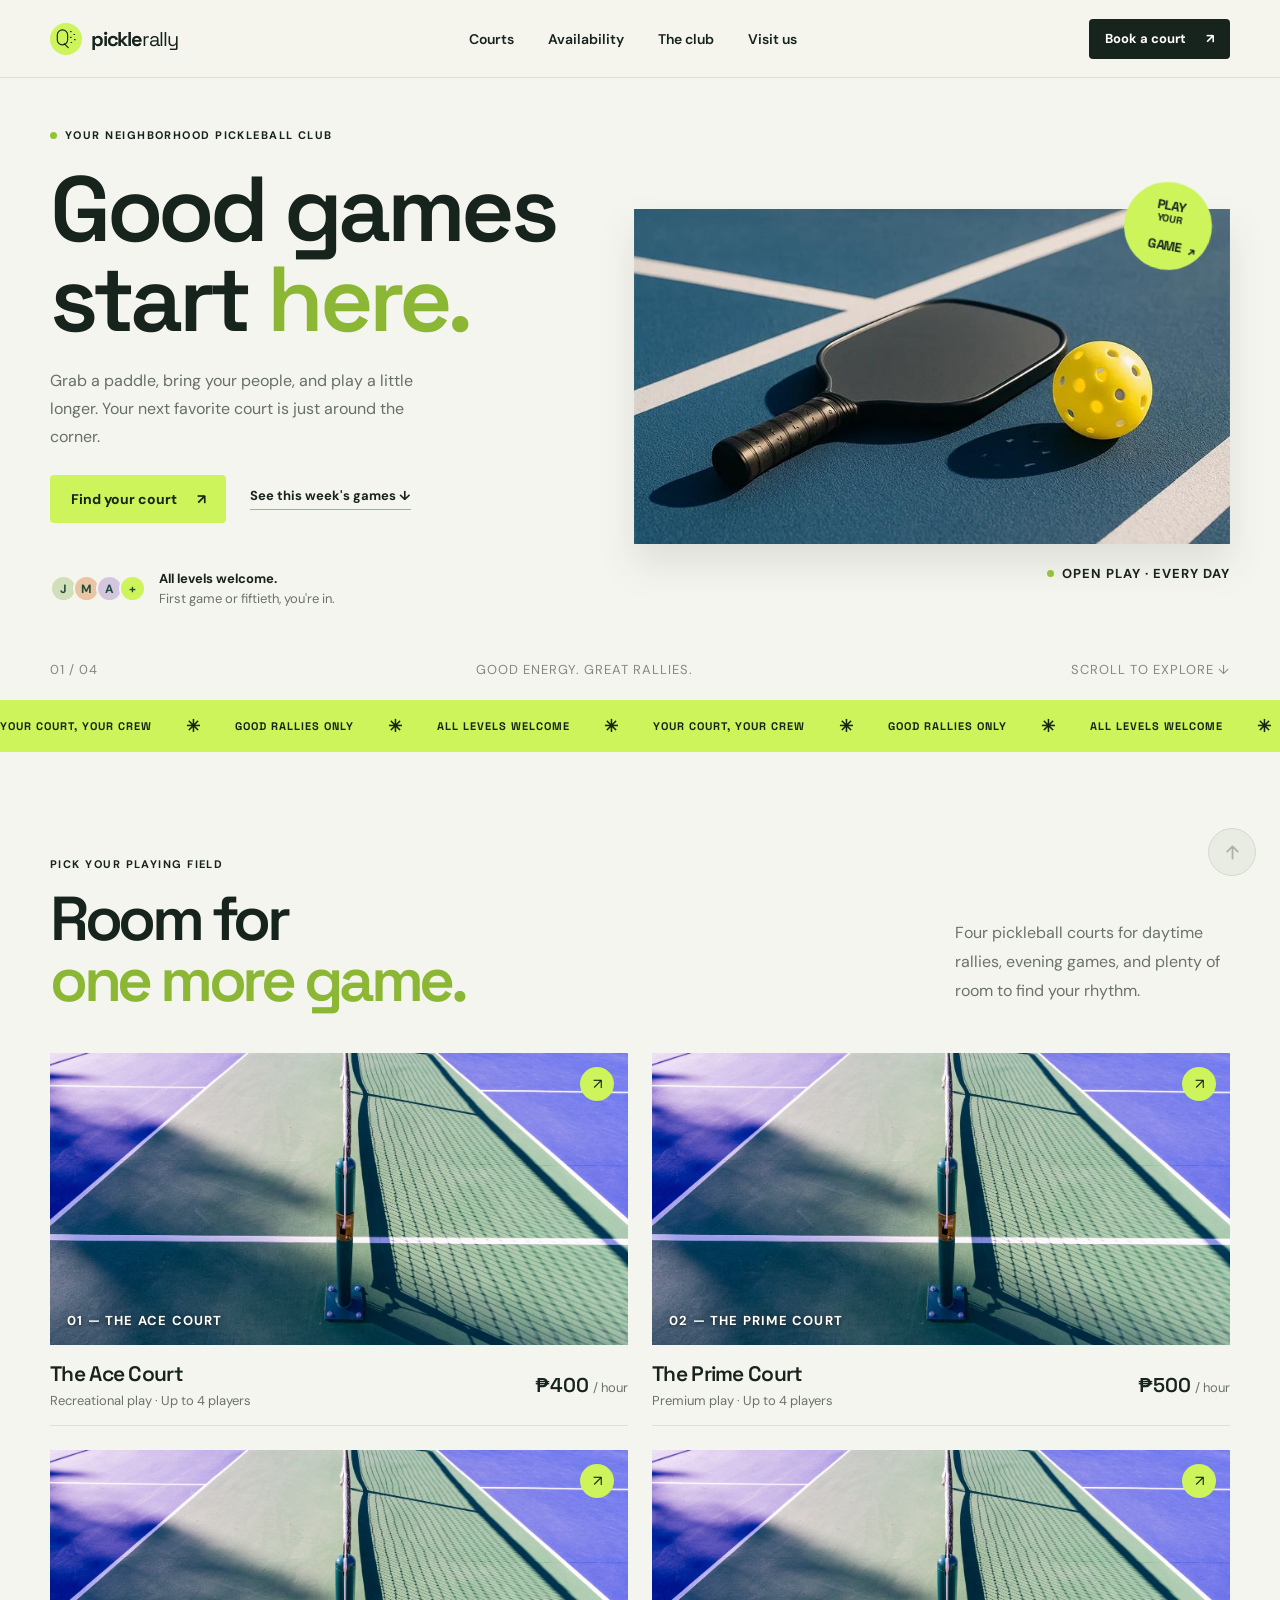
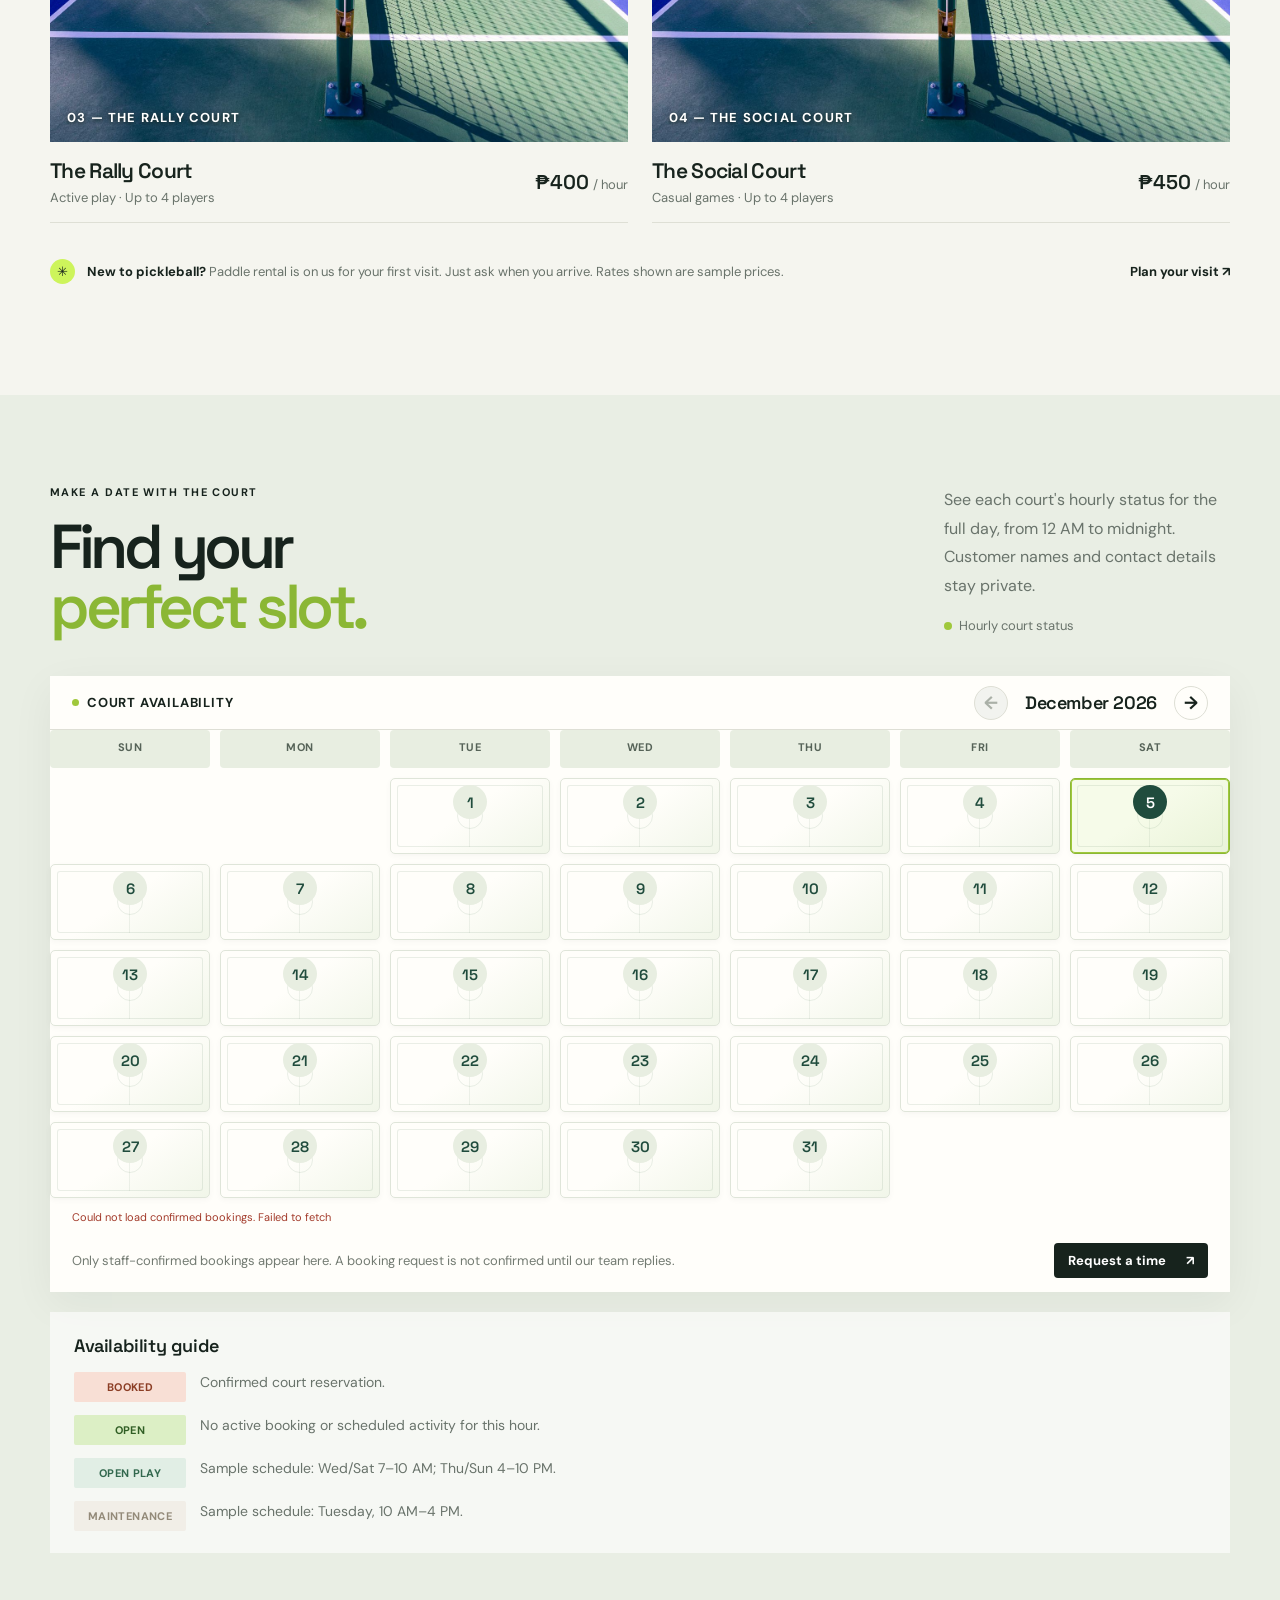
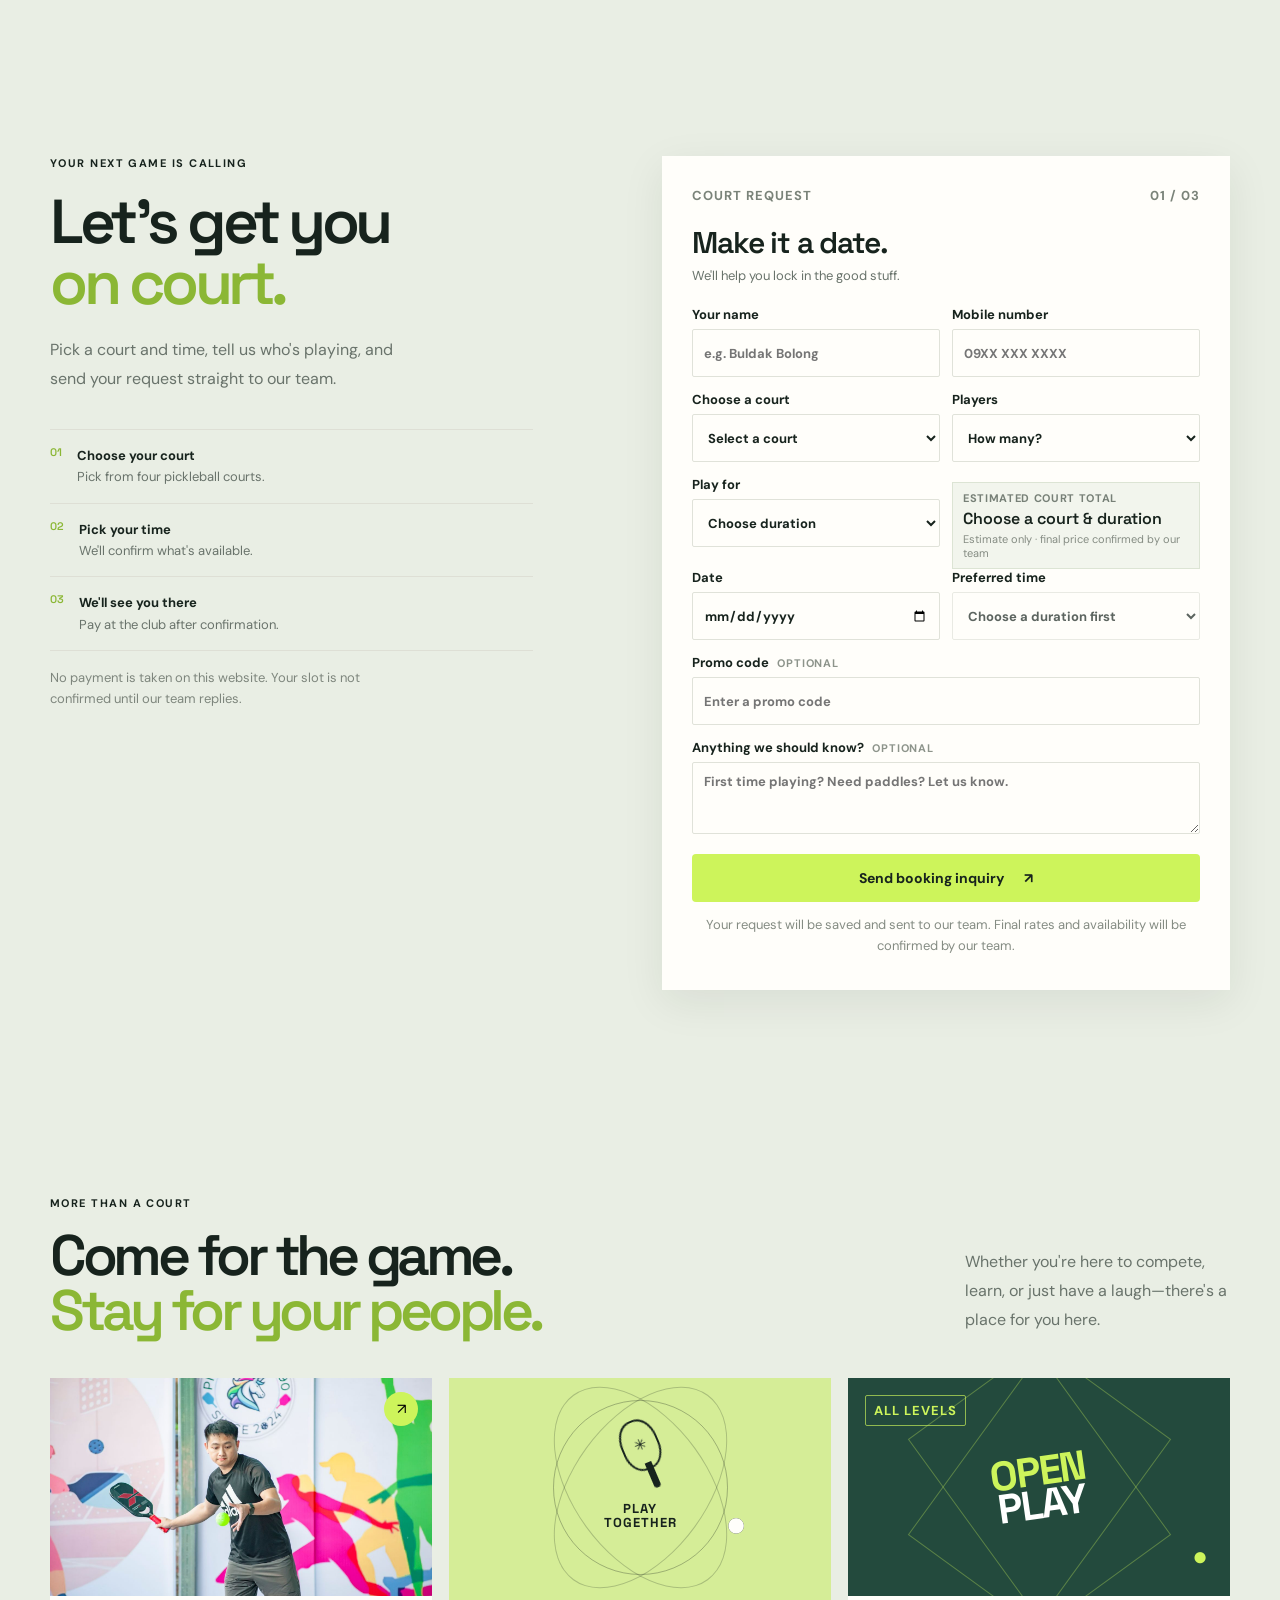
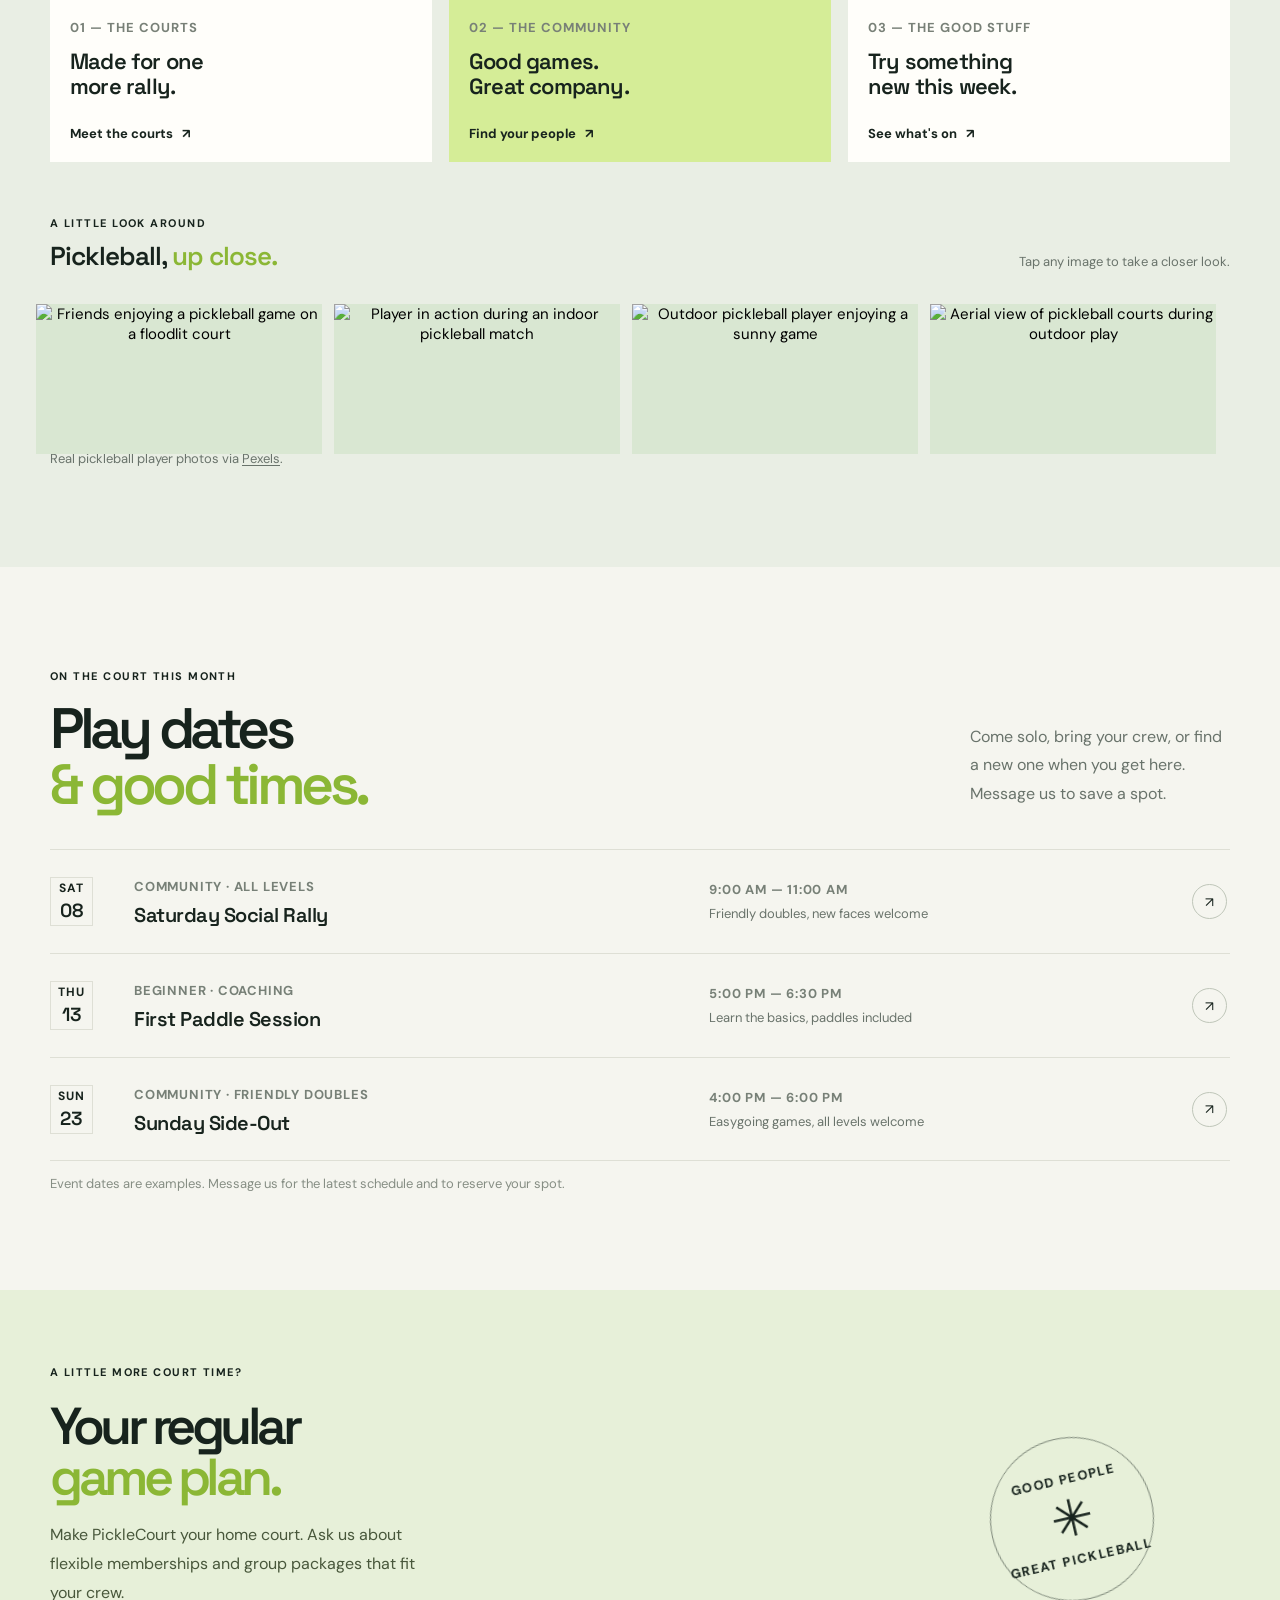
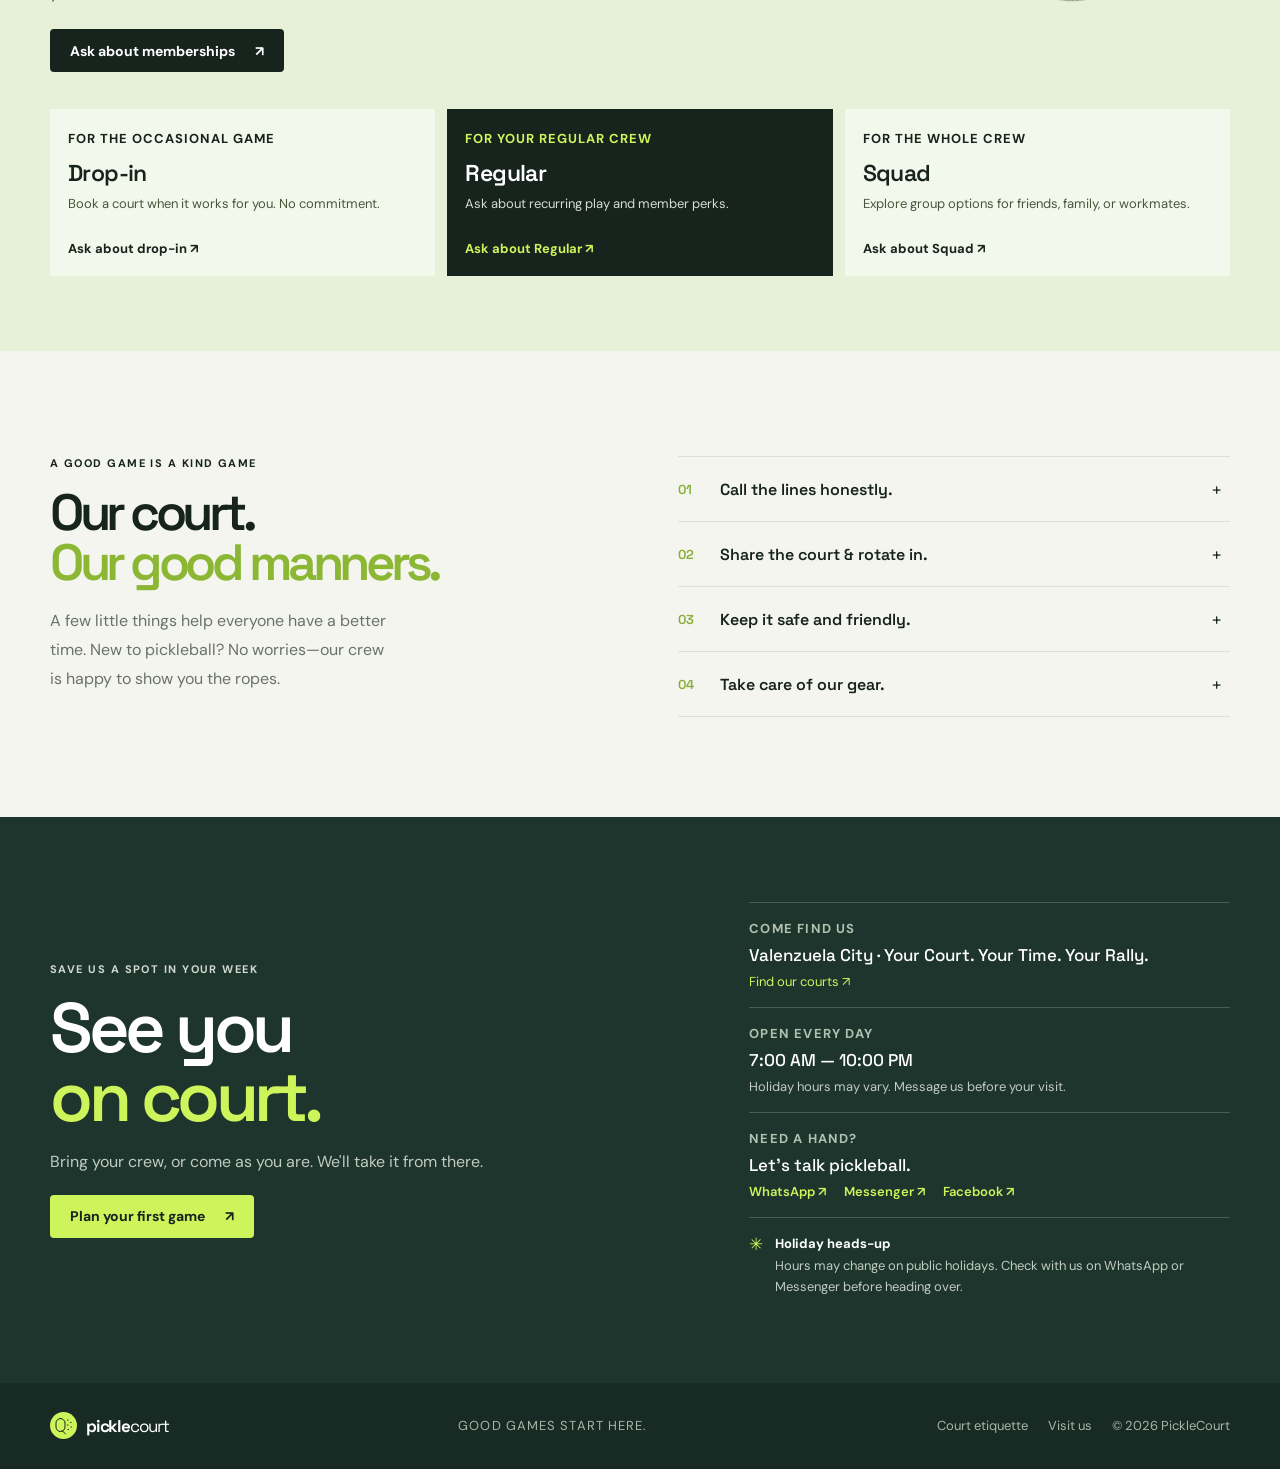
==== commit 24761772: "update clendar ui statis" ====
--- a/index.html
+++ b/index.html
@@ -97,7 +97,7 @@
       <div class="section-wrap schedule-inner">
         <div class="section-heading schedule-heading">
           <div><p class="eyebrow">MAKE A DATE WITH THE COURT</p><h2>Find your<br><span>perfect slot.</span></h2></div>
-          <div class="schedule-side"><p>Browse court availability by month. Availability can change—send us a message and we'll save you a spot.</p><span class="availability-key"><i></i> Open play &amp; court time</span></div>
+          <div class="schedule-side"><p>See each court's hourly status for the full day, from 12 AM to midnight. Customer names and contact details stay private.</p><span class="availability-key"><i></i> Hourly court status</span></div>
         </div>
         <div class="schedule-card">
           <div class="schedule-top">
@@ -109,23 +109,25 @@
             </div>
           </div>
           <div class="schedule-scroll" role="region" aria-label="Court availability calendar">
-            <div class="schedule-grid" id="schedule-grid" role="grid" aria-label="Court availability by date and time"></div>
+            <div class="schedule-grid" id="schedule-grid" role="grid" aria-label="Court availability calendar by date"></div>
           </div>
+          <p class="calendar-message" id="calendar-message" role="status" aria-live="polite">Loading confirmed bookings…</p>
           <dialog class="availability-dialog" id="availability-dialog" aria-labelledby="availability-dialog-title">
             <div class="availability-dialog-header">
               <h4 id="availability-dialog-title"></h4>
               <button class="availability-dialog-close" id="availability-dialog-close" type="button" aria-label="Close availability details">×</button>
             </div>
-            <ul class="availability-detail-slots" id="availability-detail-slots"></ul>
+            <div class="availability-detail-slots" id="availability-detail-slots" role="table" aria-label="Hourly court status"></div>
           </dialog>
-          <div class="schedule-bottom"><span>Schedule is a sample and may change. Message us to confirm your preferred date and time.</span><a class="button button-dark button-small" href="#book">Request a time <span aria-hidden="true">↗</span></a></div>
+          <div class="schedule-bottom"><span>Only staff-confirmed bookings appear here. A booking request is not confirmed until our team replies.</span><a class="button button-dark button-small" href="#book">Request a time <span aria-hidden="true">↗</span></a></div>
         </div>
         <div class="schedule-guide" aria-label="Schedule status explanations">
           <h3>Availability guide</h3>
           <ul>
-            <li><span class="slot slot-open">OPEN</span><p><strong>Available to book.</strong></p></li>
-            <li><span class="slot slot-clinic">OPEN PLAY</span><p>Join other players for a scheduled group session.</p></li>
-            <li><span class="slot slot-maintenance">MAINTENANCE</span><p>Court temporarily unavailable due to cleaning or repairs.</p></li>
+            <li><span class="slot slot-booked">BOOKED</span><p>Confirmed court reservation.</p></li>
+            <li><span class="slot slot-open">OPEN</span><p>No active booking or scheduled activity for this hour.</p></li>
+            <li><span class="slot slot-clinic">OPEN PLAY</span><p>Sample schedule: Wed/Sat 7–10 AM; Thu/Sun 4–10 PM.</p></li>
+            <li><span class="slot slot-maintenance">MAINTENANCE</span><p>Sample schedule: Tuesday, 10 AM–4 PM.</p></li>
           </ul>
         </div>
       </div>
--- a/styles.css
+++ b/styles.css
@@ -416,16 +416,6 @@
 .calendar-date-button { width: 100%; height: 100%; min-height: 48px; padding: 0; display: grid; place-items: center; border: 0; border-radius: 3px; background: transparent; cursor: pointer; }
 .calendar-date-button:focus-visible { outline: 3px solid #8bb735; outline-offset: 2px; }
 .calendar-date-button[aria-pressed="true"] .calendar-date { box-shadow: 0 0 0 2px #8bb735; }
-.calendar-slots { margin: 0; padding: 0; display: grid; gap: 5px; list-style: none; }
-.calendar-day:not(.calendar-day-empty) .calendar-slots { display: none; }
-.calendar-slot { min-width: 0; display: grid; grid-template-columns: minmax(0, 1fr) auto; align-items: center; gap: 4px; }
-.calendar-slot-time { color: #566358; font-size: 9px; font-weight: 600; line-height: 1.2; white-space: nowrap; }
-.calendar-status { min-width: 0; min-height: 19px; padding: 3px 5px; display: flex; align-items: center; gap: 4px; overflow: hidden; border-radius: 3px; font-size: 8px; font-weight: 700; line-height: 1.2; }
-.calendar-status.slot-open { background: #dcefc5; color: #315f25; }
-.calendar-status.slot-clinic { background: #e1eee5; color: #32684e; }
-.calendar-status.slot-maintenance { background: #f1eee7; color: #766d5d; }
-.calendar-status-dot { width: 6px; height: 6px; flex: 0 0 6px; border-radius: 50%; background: currentColor; }
-.calendar-status-label { overflow: hidden; text-overflow: ellipsis; white-space: nowrap; }
 .availability-dialog { width: min(440px, calc(100vw - 32px)); max-width: none; max-height: min(80vh, 520px); margin: auto; padding: 20px; overflow: auto; border: 1px solid #dfe5d9; border-radius: 8px; background: #fffefa; color: var(--ink); box-shadow: 0 20px 70px rgba(23,35,29,.22); }
 .availability-dialog::backdrop { background: rgba(23,35,29,.56); backdrop-filter: blur(3px); }
 .availability-dialog-header { display: flex; align-items: center; justify-content: space-between; gap: 12px; margin-bottom: 14px; }
@@ -448,9 +438,6 @@
   .schedule-grid { grid-template-columns: repeat(4, minmax(0, 1fr)); gap: 9px; }
   .calendar-day:not(.calendar-day-empty) { min-height: 68px; padding: 5px; }
   .calendar-date-button { width: 100%; height: 100%; min-height: 56px; }
-  .availability-detail-slots { margin: 0; padding: 0; display: grid; gap: 8px; list-style: none; }
-  .availability-detail-slot { display: flex; align-items: center; justify-content: space-between; gap: 12px; color: #566358; font-size: 13px; }
-  .availability-detail-slot .calendar-status { flex: 0 0 auto; padding: 6px 9px; font-size: 10px; }
 }
 
 @media (max-width: 480px) {
@@ -465,6 +452,62 @@
   .calendar-date { width: 36px; height: 36px; font-size: 16px; }
   .availability-dialog { padding: 16px; }
   .availability-dialog-header h4 { font-size: 16px; }
-  .availability-detail-slot { gap: 6px; font-size: 11px; }
-  .availability-detail-slot .calendar-status { padding: 5px 6px; font-size: 9px; }
-}
+}
+
+@media (hover: hover) and (pointer: fine) {
+  body:not(.admin-page) {
+    cursor: url("assets/pickleball-cursor.svg") 16 16, auto;
+  }
+
+  body:not(.admin-page) a,
+  body:not(.admin-page) button:not(:disabled),
+  body:not(.admin-page) select,
+  body:not(.admin-page) [role="button"],
+  body:not(.admin-page) input[type="checkbox"],
+  body:not(.admin-page) input[type="radio"] {
+    cursor: url("assets/pickleball-cursor.svg") 16 16, pointer;
+  }
+
+  body:not(.admin-page) input,
+  body:not(.admin-page) textarea {
+    cursor: text;
+  }
+}
+
+.calendar-day:not(.calendar-day-empty) { min-height: 76px; display: flex; flex-direction: column; align-items: stretch; justify-content: flex-start; }
+.calendar-day-heading { min-height: 0; height: auto; }
+.calendar-date-button { height: auto; min-height: 38px; }
+.calendar-booking-count { min-height: 17px; padding: 3px 2px; display: block; overflow: hidden; border-radius: 3px; color: #69736b; text-align: center; text-overflow: ellipsis; white-space: nowrap; font-size: 8px; font-weight: 600; line-height: 1.3; }
+.calendar-booking-count.has-bookings { background: #f8dfd5; color: #8c3e25; font-weight: 700; }
+.calendar-message { min-height: 18px; margin: 12px 22px 0; color: #69736b; font-size: 11px; }
+.calendar-message.is-error { color: #a33b2b; }
+.slot-booked { background: #f8dfd5; color: #8c3e25; }
+.slot-open-play { background: #e1eee5; color: #32684e; }
+.availability-dialog { width: min(920px, calc(100vw - 32px)); max-height: 85vh; }
+.availability-detail-slots { min-width: 700px; }
+.availability-hour-row { display: grid; grid-template-columns: 120px repeat(4, minmax(120px, 1fr)); }
+.availability-hour-header { position: sticky; top: 0; z-index: 1; background: #e8eee1; }
+.availability-hour-cell { min-width: 0; min-height: 36px; padding: 6px 8px; display: flex; align-items: center; border-bottom: 1px solid #e2e7dc; border-right: 1px solid #e2e7dc; color: #566358; font-size: 11px; }
+.availability-hour-header .availability-hour-cell { min-height: 42px; color: var(--ink); font-size: 10px; font-weight: 700; }
+.availability-hour-time { position: sticky; left: 0; background: #fffefa; color: var(--ink); font-weight: 700; white-space: nowrap; }
+.availability-hour-header .availability-hour-time { background: #e8eee1; }
+.availability-hour-status { width: 100%; padding: 5px 4px; display: block; border-radius: 3px; text-align: center; font-size: 9px; font-weight: 700; }
+.availability-hour-status.slot-open { background: #dcefc5; color: #315f25; }
+.availability-hour-status.slot-open-play { background: #e1eee5; color: #32684e; }
+.availability-hour-status.slot-maintenance { background: #f1eee7; color: #766d5d; }
+.availability-hour-status.slot-booked { background: #f8dfd5; color: #8c3e25; }
+
+@media (max-width: 800px) {
+  .calendar-day:not(.calendar-day-empty) { min-height: 76px; }
+  .calendar-date-button { min-height: 38px; }
+  .availability-dialog { max-width: calc(100vw - 24px); padding: 14px; }
+  .availability-detail-slots { min-width: 700px; }
+}
+
+@media (max-width: 480px) {
+  .calendar-day:not(.calendar-day-empty) { min-height: 76px; }
+  .calendar-date-button { min-height: 38px; }
+  .calendar-message { margin-inline: 14px; }
+  .availability-dialog { width: calc(100vw - 16px); max-width: none; padding: 12px; }
+  .availability-hour-row { grid-template-columns: 100px repeat(4, minmax(110px, 1fr)); }
+}
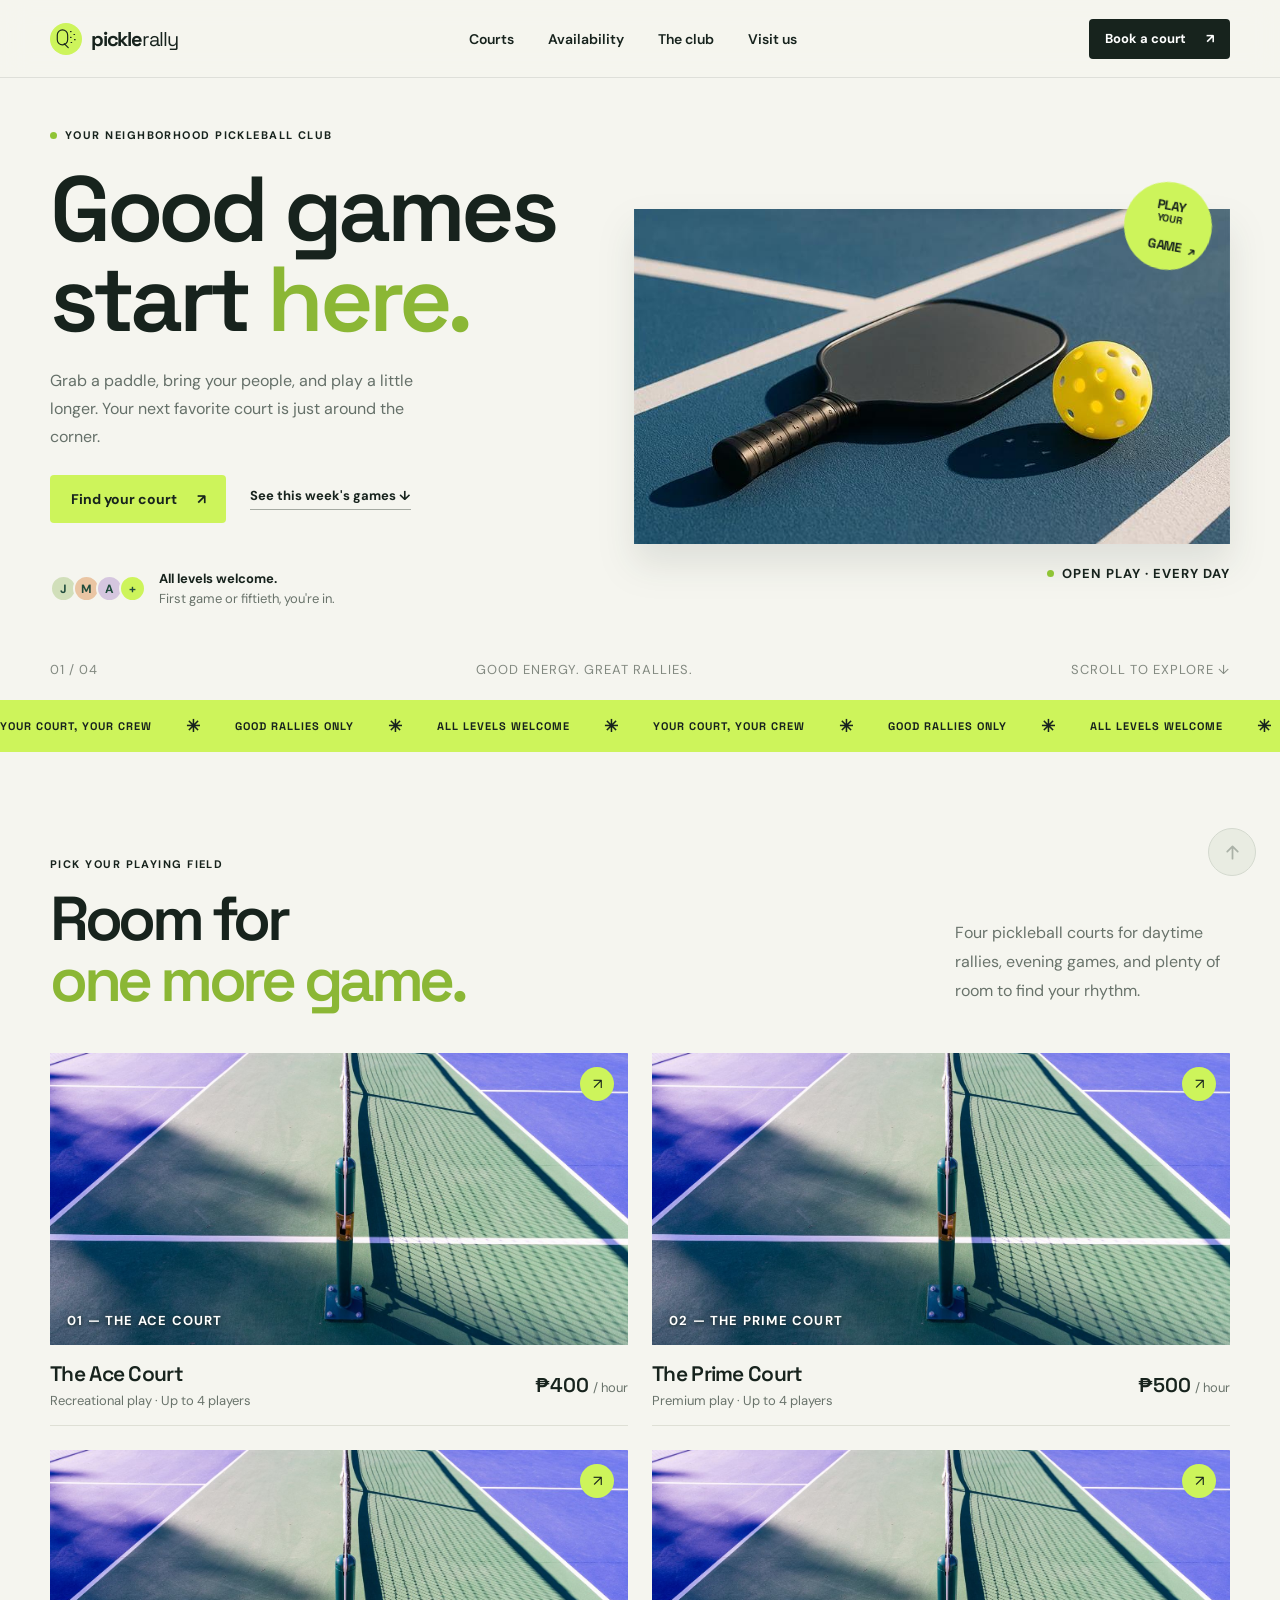
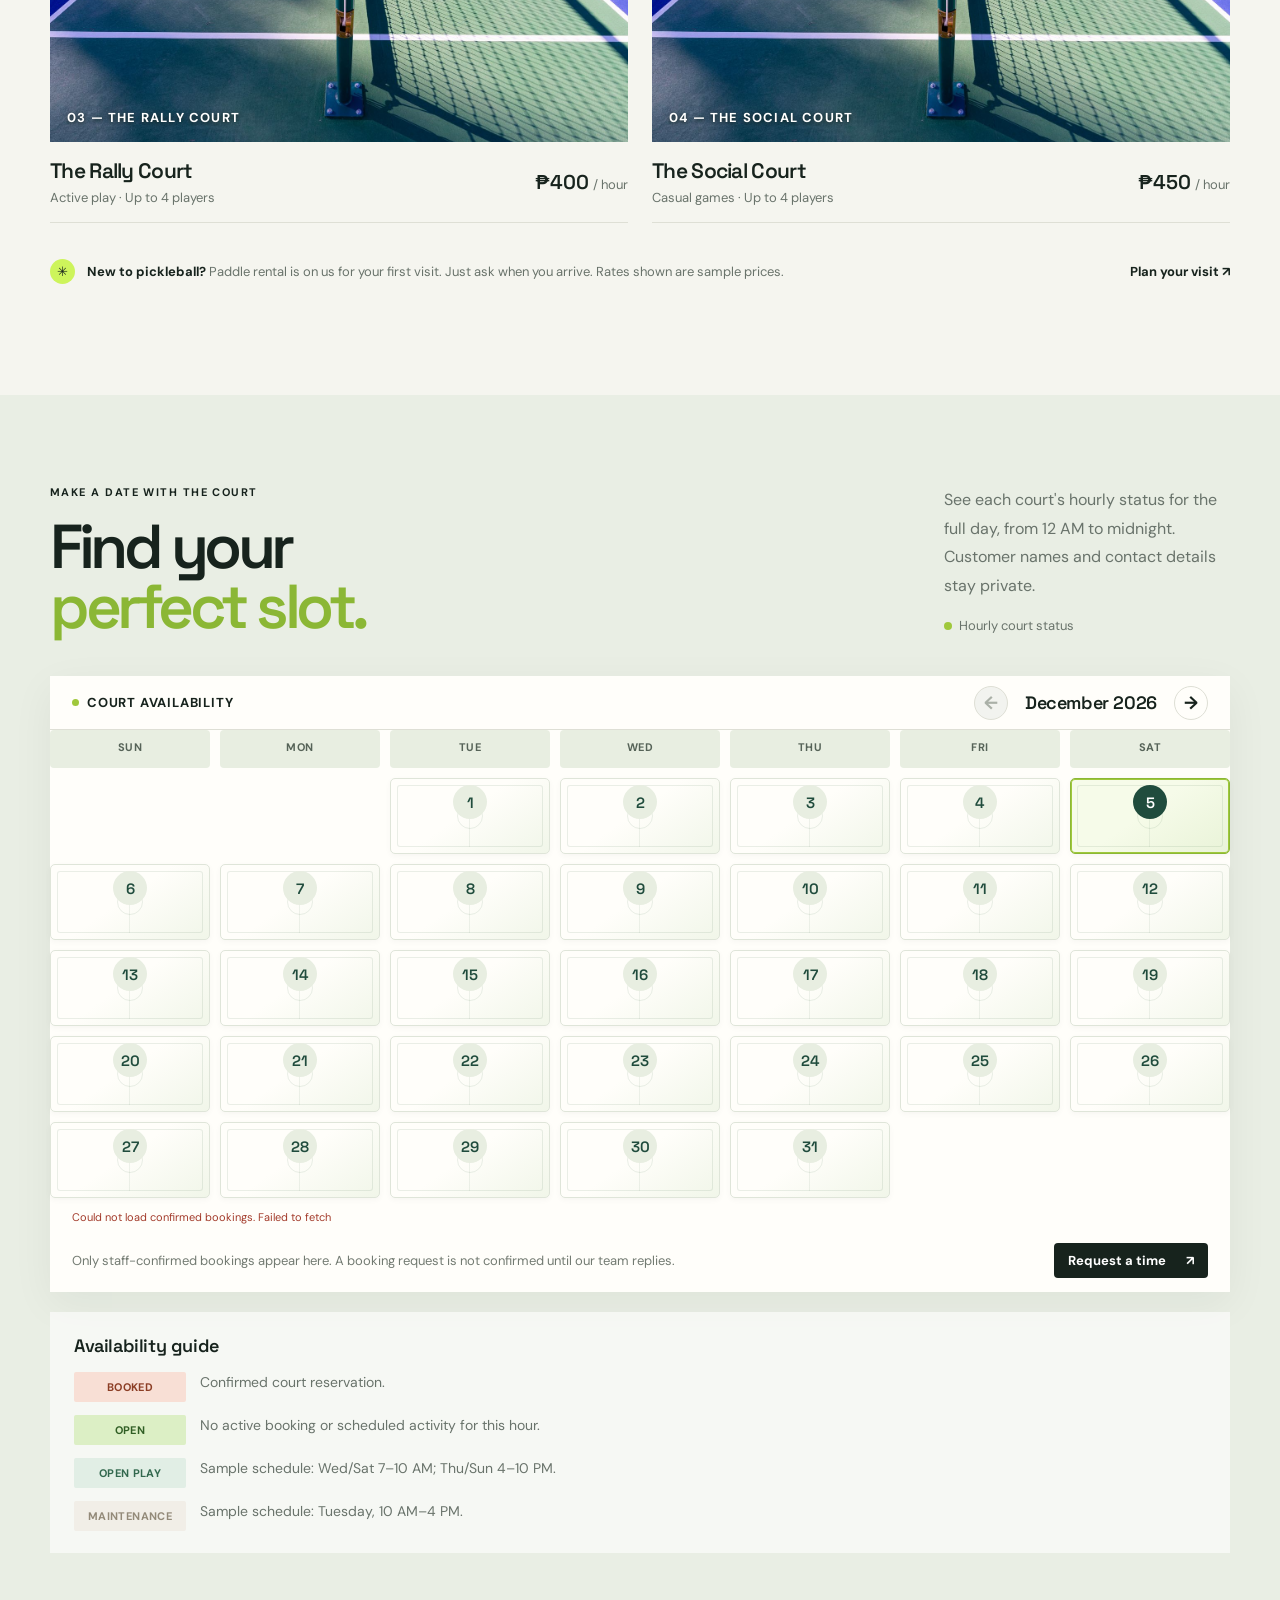
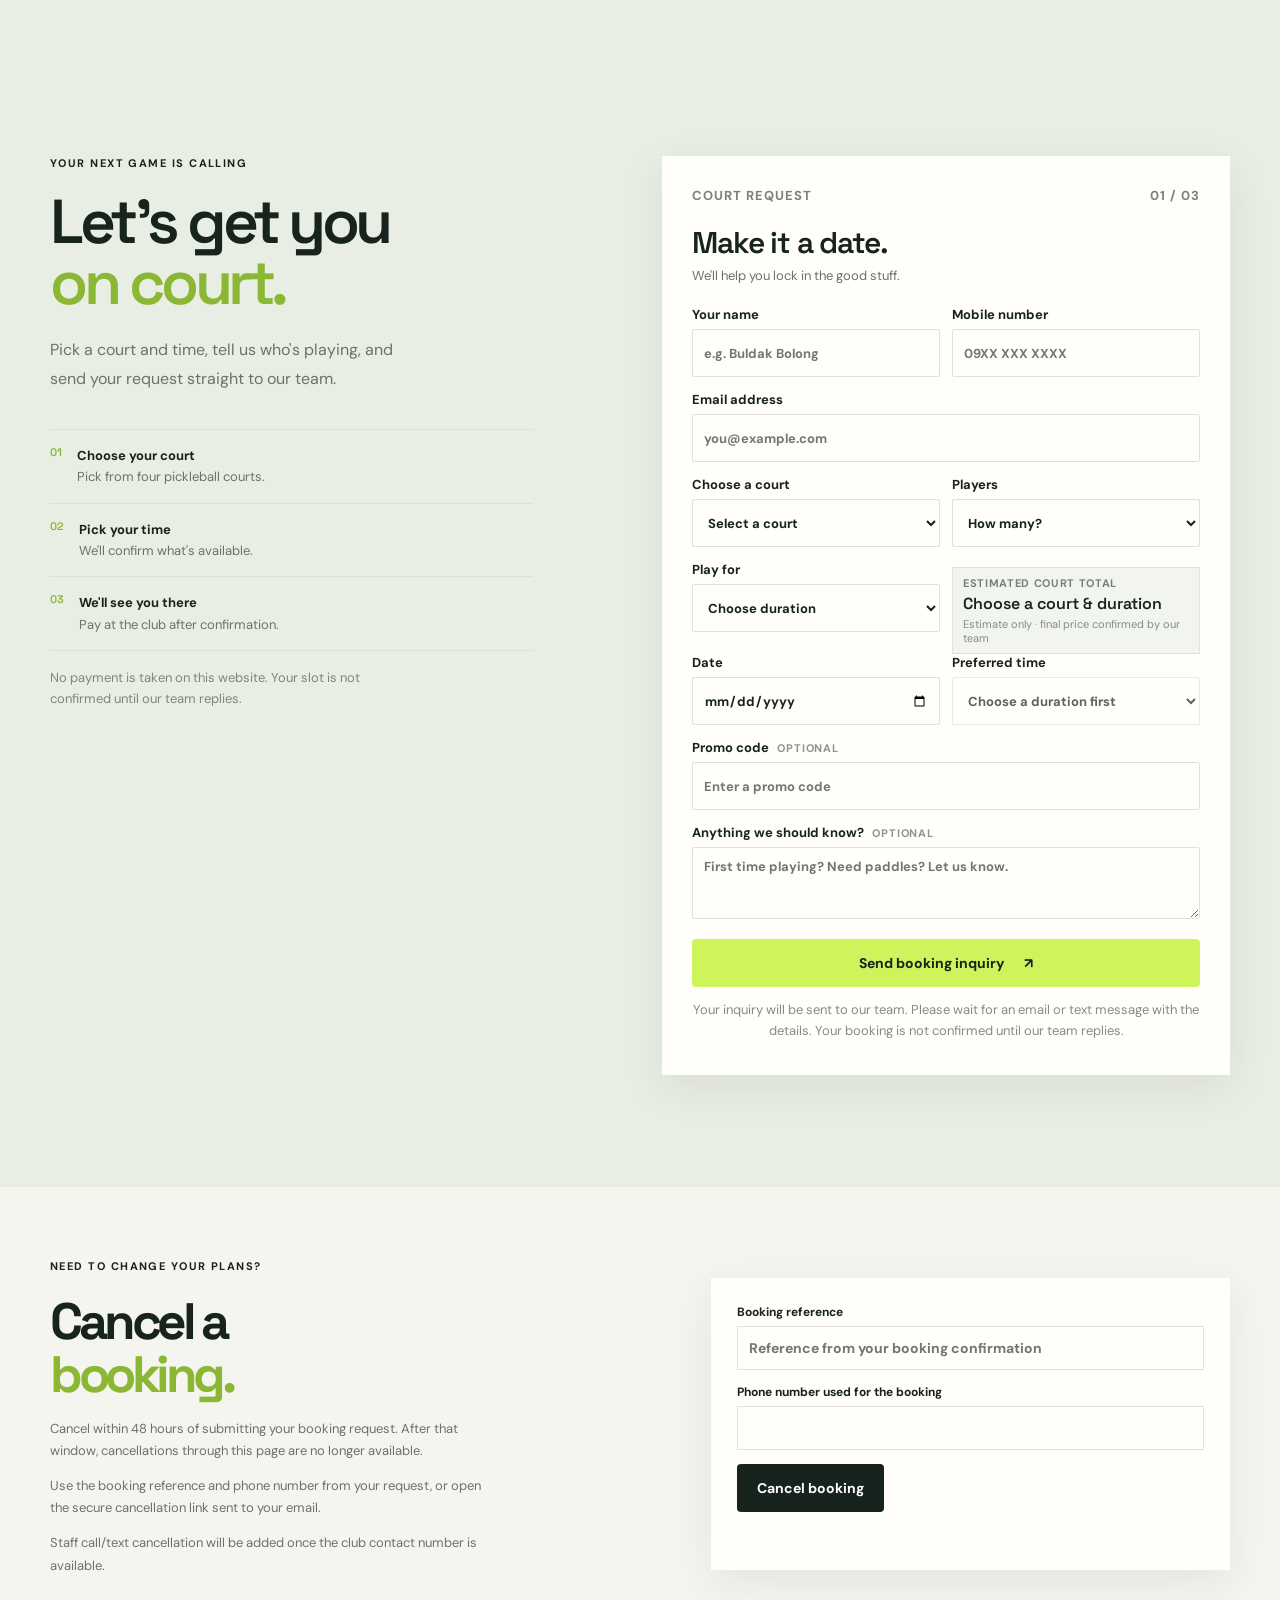
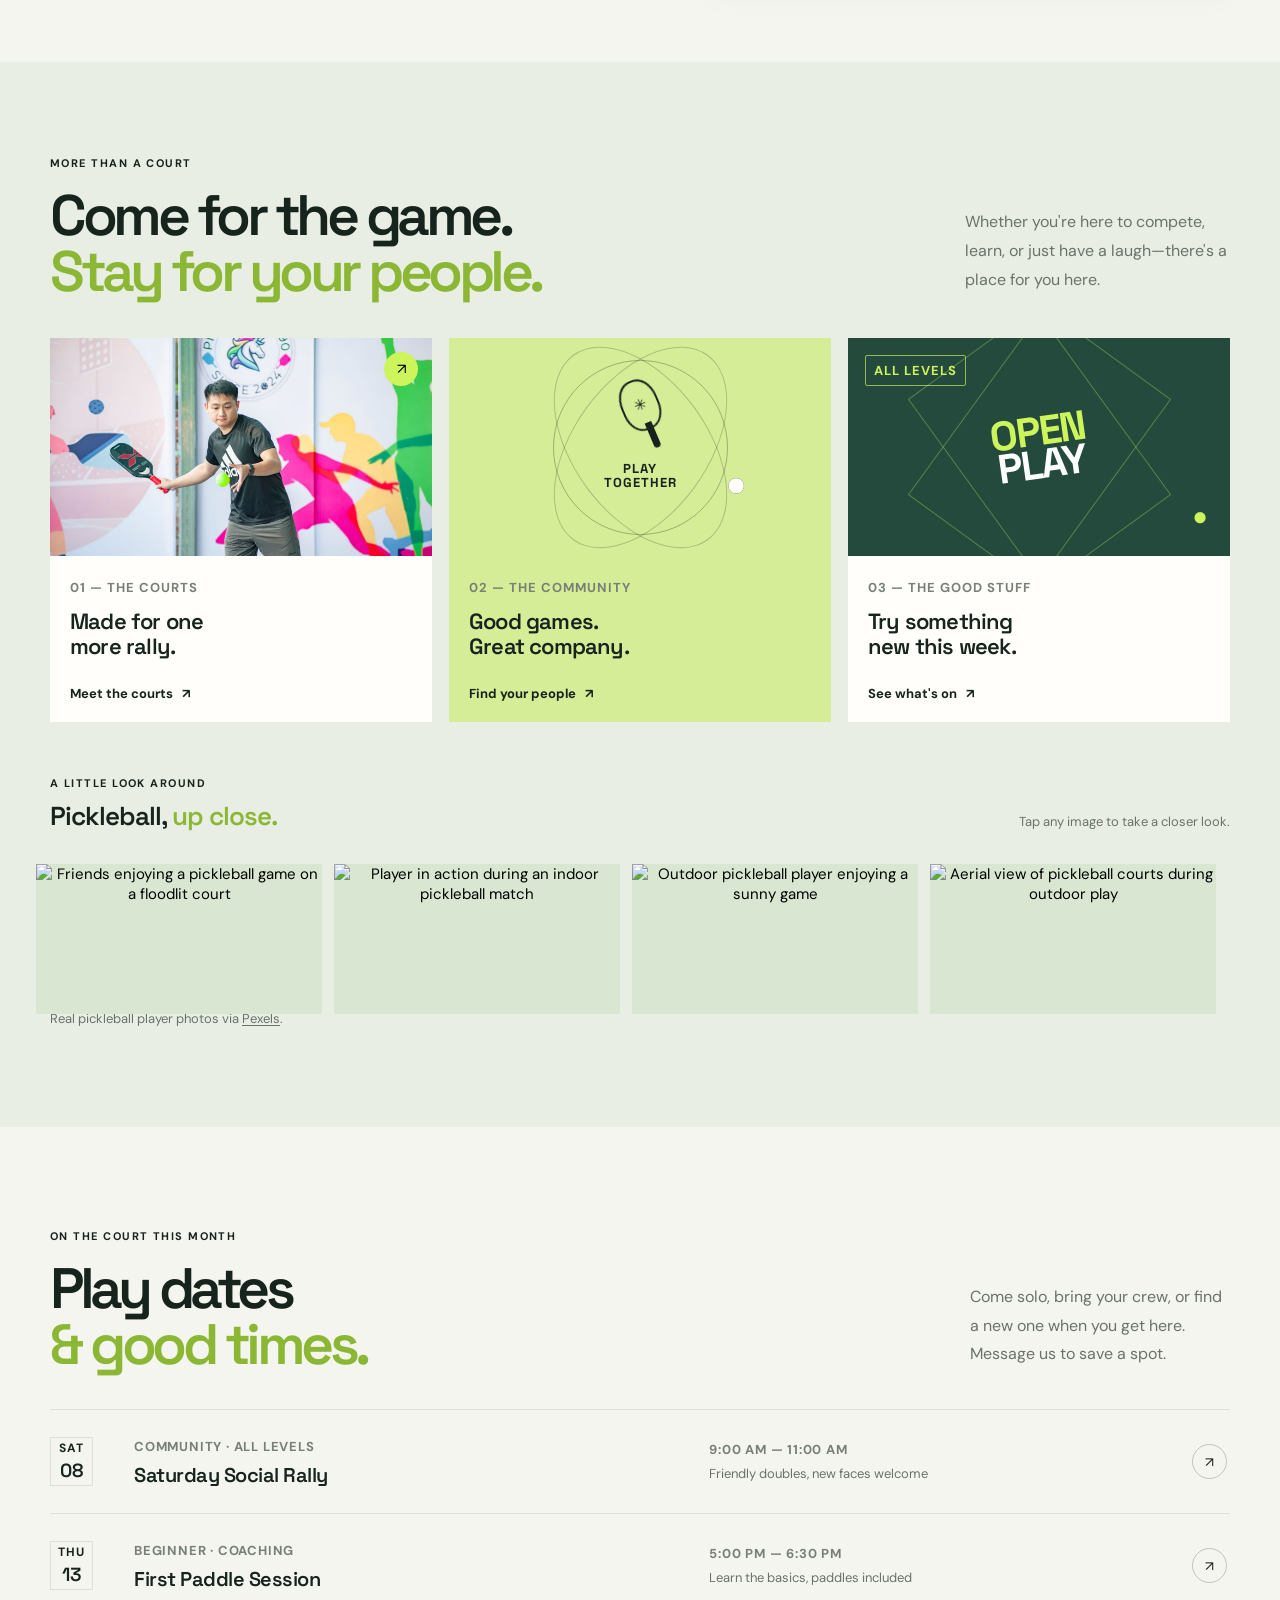
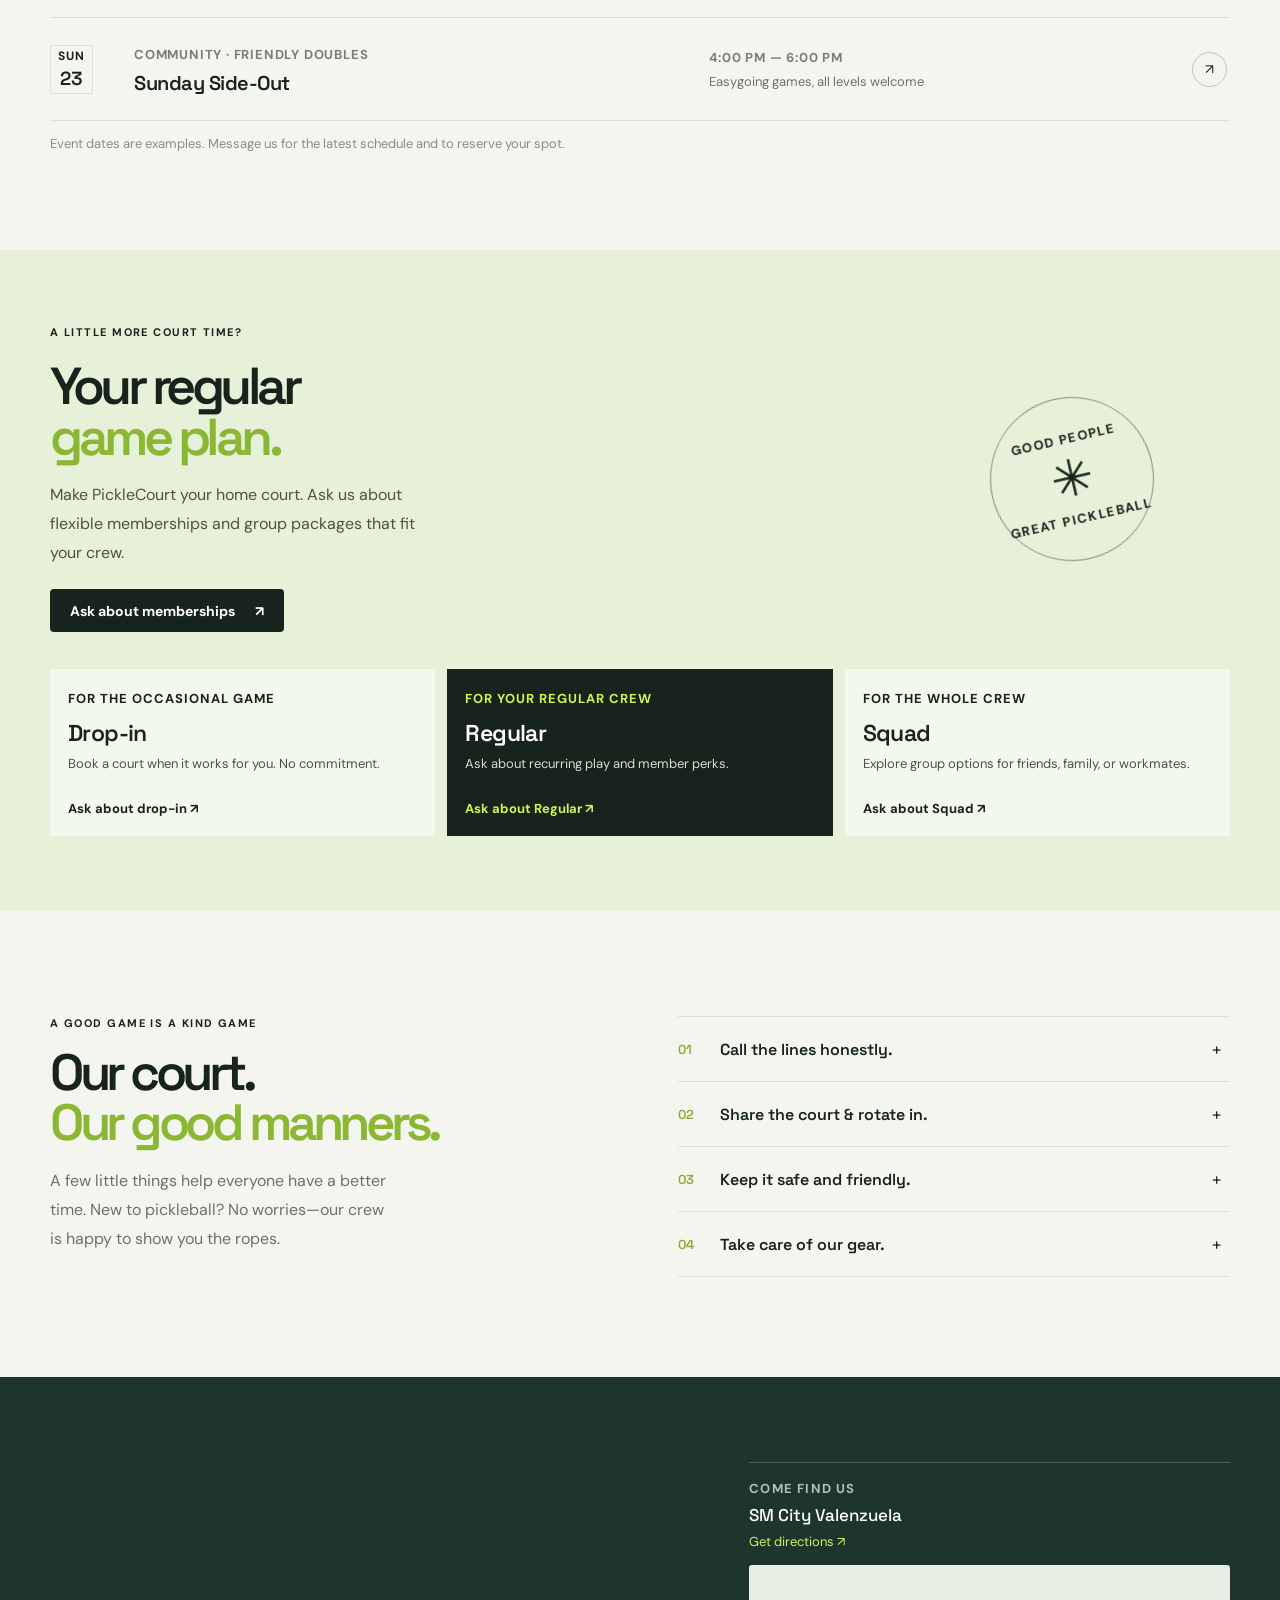
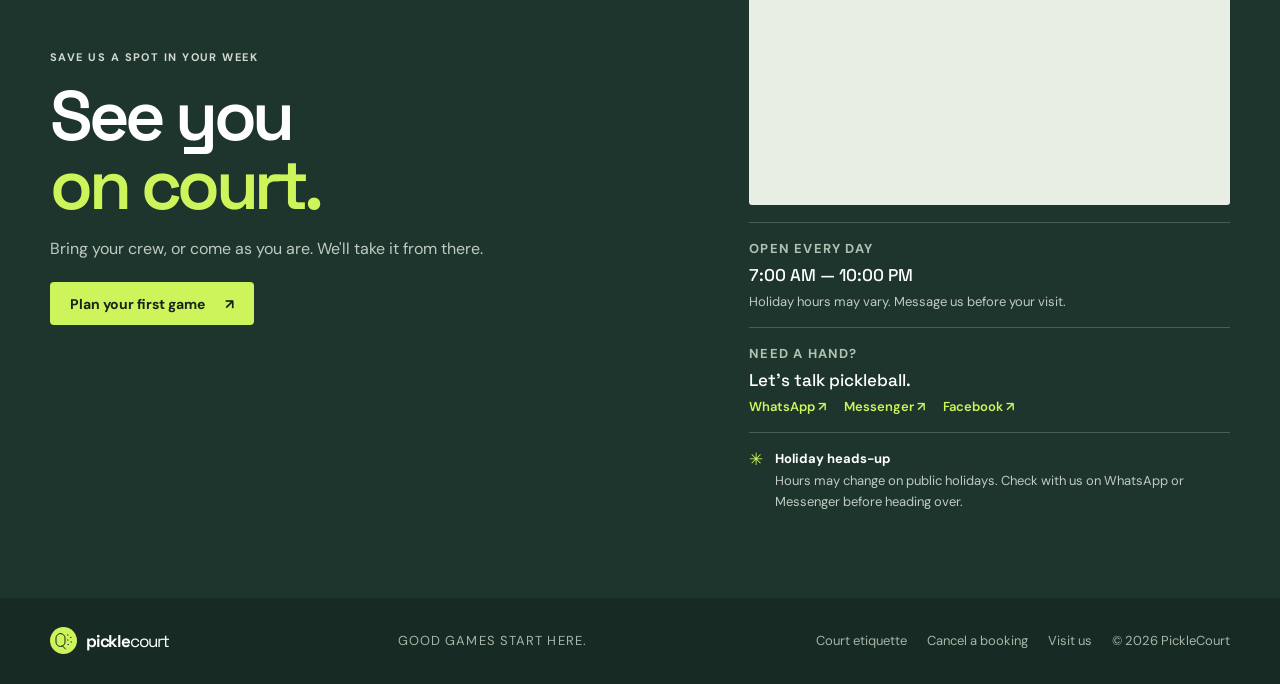
==== commit 4fe0d2e4: "Update booking system" ====
--- a/index.html
+++ b/index.html
@@ -147,8 +147,9 @@
         <p>We'll help you lock in the good stuff.</p>
         <div class="form-row">
           <label>Your name<input name="name" autocomplete="name" placeholder="e.g. Buldak Bolong" required></label>
-          <label>Mobile number<input name="phone" type="tel" autocomplete="tel" placeholder="09XX XXX XXXX" required></label>
-        </div>
+          <label>Mobile number<input name="phone" type="tel" maxlength="40" autocomplete="tel" placeholder="09XX XXX XXXX" required></label>
+        </div>
+        <label>Email address<input name="email" type="email" maxlength="254" autocomplete="email" placeholder="you@example.com" required></label>
         <div class="form-row">
           <label>Choose a court<select name="court" id="booking-court" required><option value="">Select a court</option><option value="The Ace Court — ₱400/hour" data-rate="400">The Ace Court — ₱400/hour</option><option value="The Prime Court — ₱500/hour" data-rate="500">The Prime Court — ₱500/hour</option><option value="The Rally Court — ₱400/hour" data-rate="400">The Rally Court — ₱400/hour</option><option value="The Social Court — ₱450/hour" data-rate="450">The Social Court — ₱450/hour</option></select></label>
           <label>Players<select name="players" required><option value="">How many?</option><option>2 players</option><option>3 players</option><option>4 players</option></select></label>
@@ -164,8 +165,24 @@
         <label>Promo code <span class="optional-label">OPTIONAL</span><input name="promo" id="promo-code" placeholder="Enter a promo code"><span class="promo-feedback" id="promo-feedback" aria-live="polite"></span></label>
         <label>Anything we should know? <span class="optional-label">OPTIONAL</span><textarea name="notes" rows="2" placeholder="First time playing? Need paddles? Let us know."></textarea></label>
         <button class="button button-lime form-submit" type="submit">Send booking inquiry <span aria-hidden="true">↗</span></button>
-        <p class="form-terms">Your request will be saved and sent to our team. Final rates and availability will be confirmed by our team.</p>
+        <p class="form-terms">Your inquiry will be sent to our team. Please wait for an email or text message with the details. Your booking is not confirmed until our team replies.</p>
         <p class="form-message" id="form-message" role="status" aria-live="polite"></p>
+      </form>
+    </section>
+
+    <section class="cancellation-section section-wrap" id="cancel-booking">
+      <div class="cancellation-copy">
+        <p class="eyebrow">NEED TO CHANGE YOUR PLANS?</p>
+        <h2>Cancel a<br><span>booking.</span></h2>
+        <p>Cancel within 48 hours of submitting your booking request. After that window, cancellations through this page are no longer available.</p>
+        <p>Use the booking reference and phone number from your request, or open the secure cancellation link sent to your email.</p>
+        <p>Staff call/text cancellation will be added once the club contact number is available.</p>
+      </div>
+      <form class="cancellation-form" id="cancellation-form">
+        <label>Booking reference<input id="cancellation-reference" name="reference" maxlength="36" placeholder="Reference from your booking confirmation" autocomplete="off" required></label>
+        <label>Phone number used for the booking<input id="cancellation-phone" name="phone" type="tel" maxlength="40" autocomplete="tel" required></label>
+        <button class="button button-dark" type="submit">Cancel booking</button>
+        <p class="cancellation-message" id="cancellation-message" role="status" aria-live="polite"></p>
       </form>
     </section>
 
@@ -231,7 +248,7 @@
       <div class="section-wrap visit-inner">
         <div class="visit-copy"><p class="eyebrow">SAVE US A SPOT IN YOUR WEEK</p><h2>See you<br><span>on court.</span></h2><p>Bring your crew, or come as you are. We'll take it from there.</p><a class="button button-lime" href="#book">Plan your first game <span aria-hidden="true">↗</span></a></div>
         <div class="visit-details">
-          <div class="visit-detail"><span>COME FIND US</span><strong>Valenzuela City · Your Court. Your Time. Your Rally.</strong><div class="visit-actions"><a href="https://maps.google.com/?q=pickleball+courts+Quezon+City" target="_blank" rel="noreferrer">Find our courts ↗</a><!--<button class="qr-trigger" id="qr-trigger" type="button">Print website QR ↗</button>--></div></div>
+          <div class="visit-detail"><span>COME FIND US</span><strong>SM City Valenzuela</strong><div class="visit-actions"><a href="https://www.google.com/maps/search/?api=1&amp;query=SM%20City%20Valenzuela" target="_blank" rel="noreferrer">Get directions ↗</a><!--<button class="qr-trigger" id="qr-trigger" type="button">Print website QR ↗</button>--></div><iframe class="location-map" title="Interactive map to SM City Valenzuela" src="https://maps.google.com/maps?q=SM%20City%20Valenzuela&amp;output=embed" loading="lazy" referrerpolicy="no-referrer-when-downgrade"></iframe></div>
           <div class="visit-detail"><span>OPEN EVERY DAY</span><strong>7:00 AM — 10:00 PM</strong><p>Holiday hours may vary. Message us before your visit.</p></div>
           <div class="visit-detail"><span>NEED A HAND?</span><strong>Let's talk pickleball.</strong><div class="contact-links"><a href="https://wa.me/?text=Hi%20PickleCourt!%20I%20have%20a%20question%20about%20playing." target="_blank" rel="noreferrer">WhatsApp ↗</a><a href="https://m.me/" target="_blank" rel="noreferrer">Messenger ↗</a><a href="https://m.me/" target="_blank" rel="noreferrer">Facebook ↗</a></div></div>
           <div class="holiday-notice"><span>✳</span><p><strong>Holiday heads-up</strong><br>Hours may change on public holidays. Check with us on WhatsApp or Messenger before heading over.</p></div>
@@ -242,7 +259,7 @@
 
   <footer class="site-footer">
     <a class="brand footer-brand" href="#home"><span class="brand-mark" aria-hidden="true"><svg viewBox="0 0 40 40"><path d="M13 5a9 9 0 0 1 9 9v8a9 9 0 1 1-18 0v-8a9 9 0 0 1 9-9Z"/><path d="m16 29 7 7M27 8h1m5 5h1m-7 5h1m6 4h1m-7 5h1"/></svg></span><span>pickle<span class="brand-light">court</span></span></a>
-    <p>GOOD GAMES START HERE.</p><div><a href="#rules">Court etiquette</a><a href="#visit">Visit us</a><span>© <span id="year"></span> PickleCourt</span></div>
+    <p>GOOD GAMES START HERE.</p><div><a href="#rules">Court etiquette</a><a href="#cancel-booking">Cancel a booking</a><a href="#visit">Visit us</a><span>© <span id="year"></span> PickleCourt</span></div>
   </footer>
 
   <button class="back-to-top" id="back-to-top" type="button" aria-label="Back to top" title="Back to top" disabled>
@@ -262,4 +279,4 @@
     <button class="button button-dark qr-print" type="button" id="qr-print">Print QR code ↗</button>
   </dialog>
 </body>
-</html>
+</html>
--- a/styles.css
+++ b/styles.css
@@ -110,6 +110,18 @@
 .booking-form input, .booking-form select, .booking-form textarea { width: 100%; min-height: 43px; margin-top: 6px; padding: 0 11px; border: 1px solid #e0e2d9; border-radius: 2px; outline: 0; background: #fffefa; color: var(--ink); font-size: 10px; }
 .booking-form textarea { min-height: 57px; padding-block: 10px; resize: vertical; }.booking-form input:focus, .booking-form select:focus, .booking-form textarea:focus { border-color: #91b93b; box-shadow: 0 0 0 2px rgba(145,185,59,.14); }
 .form-row { display: grid; grid-template-columns: 1fr 1fr; gap: 12px; }.optional-label { margin-left: 5px; color: #8d948b; font-size: 7px; letter-spacing: .8px; }.promo-feedback { display: block; min-height: 0; margin-top: 4px; color: #527d28; font-size: 9px; }.promo-feedback:not(:empty) { min-height: 12px; }
+.cancellation-section { padding-block: 72px; display: grid; grid-template-columns: 1fr 1fr; gap: 12%; align-items: center; }
+.cancellation-copy h2 { margin: 0 0 16px; font-size: clamp(38px, 4vw, 52px); line-height: 1.05; }
+.cancellation-copy h2 span { color: #8bb735; }
+.cancellation-copy > p:not(.eyebrow) { max-width: 440px; color: var(--muted); font-size: 13px; line-height: 1.7; }
+.cancellation-form { padding: 26px; background: var(--white); box-shadow: 0 12px 40px rgba(23,35,29,.08); }
+.cancellation-form label { display: block; margin-bottom: 14px; color: var(--ink); font-size: 12px; font-weight: 700; }
+.cancellation-form label[hidden] { display: none; }
+.cancellation-form input { width: 100%; min-height: 44px; margin-top: 6px; padding: 0 11px; border: 1px solid #e0e2d9; background: #fffefa; color: var(--ink); font-size: 14px; }
+.cancellation-form input:focus { border-color: #91b93b; outline: 2px solid rgba(145,185,59,.14); }
+.cancellation-message { min-height: 1.5em; margin: 14px 0 0; color: var(--muted); font-size: 12px; line-height: 1.5; }
+.cancellation-message.is-error { color: #8c3e25; }
+.cancellation-message.is-success { color: #315f25; }
 .booking-estimate { min-height: 59px; margin-top: 6px; padding: 8px 10px; border: 1px solid #dce4d4; background: #f2f5ed; display: flex; flex-direction: column; justify-content: center; gap: 3px; }.booking-estimate > span { color: #778077; font-size: 7px; font-weight: 700; letter-spacing: .65px; }.booking-estimate strong { font: 600 14px var(--display); }.booking-estimate small { color: #858c83; font-size: 7px; }
 .form-submit { width: 100%; margin-top: 2px; }.form-terms { margin: 13px 0 0; color: #858c83; text-align: center; font-size: 8px; line-height: 1.6; }.form-message { margin: 8px 0 0; text-align: center; color: #557522; font-size: 10px; }
 .experience-section { padding-block: 94px 100px; background: #e9eee4; }.experience-heading { margin-bottom: 39px; }.experience-heading h2 { font-size: clamp(43px, 4.6vw, 57px); }.experience-heading .section-intro { max-width: 265px; }
@@ -130,6 +142,7 @@
 .rules-section { display: grid; grid-template-columns: .86fr 1fr; gap: 13%; padding-block: 105px 100px; }.rules-intro h2 { margin-bottom: 19px; font-size: 51px; }.rules-intro > p:last-child { max-width: 340px; color: var(--muted); font-size: 11px; line-height: 1.8; }.rules-list { border-top: 1px solid var(--line); }.rules-list details { border-bottom: 1px solid var(--line); }.rules-list summary { min-height: 64px; display: grid; grid-template-columns: 34px 1fr 18px; align-items: center; gap: 8px; cursor: pointer; list-style: none; }.rules-list summary::-webkit-details-marker { display: none; }.rules-list summary > span { color: #86ad38; font: 600 10px var(--display); }.rules-list summary strong { font: 600 13px var(--display); }.rules-list summary i { font-style: normal; font-size: 17px; transition: transform .2s; }.rules-list details[open] summary i { transform: rotate(45deg); }.rules-list details > p { margin: -2px 24px 17px 42px; color: var(--muted); font-size: 10px; line-height: 1.7; }
 .visit-section { background: #1d352d; color: white; }.visit-inner { min-height: 475px; padding-block: 85px; display: grid; grid-template-columns: 1fr .9fr; gap: 14%; align-items: center; }.visit-copy .eyebrow { color: #d1d9d0; }.visit-copy h2 { font-size: 70px; }.visit-copy h2 span { color: var(--lime); }.visit-copy > p:not(.eyebrow) { margin: 19px 0 23px; color: #c1cbc1; font-size: 11px; }.visit-copy .button { min-height: 43px; }
 .visit-details { border-top: 1px solid rgba(255,255,255,.2); }.visit-detail { padding-block: 17px; border-bottom: 1px solid rgba(255,255,255,.2); display: grid; gap: 7px; }.visit-detail > span { color: #b1c1b1; font-size: 7px; font-weight: 700; letter-spacing: 1.2px; }.visit-detail strong { font: 500 15px var(--display); }.visit-detail a, .visit-detail p { margin: 0; color: #c1cbc1; font-size: 9px; }.contact-links { display: flex; gap: 18px; }.contact-links a { color: var(--lime); font-weight: 600; }
+.location-map { display: block; width: 100%; height: 240px; margin-top: 8px; border: 0; border-radius: 3px; background: #e9eee4; }
 .visit-actions { display: flex; flex-wrap: wrap; gap: 16px; align-items: center; }.visit-actions > a { color: var(--lime); }.qr-trigger { padding: 0; border: 0; background: transparent; color: var(--lime); font-size: 9px; font-weight: 600; cursor: pointer; }.qr-trigger:hover { text-decoration: underline; }
 .holiday-notice { display: flex; gap: 12px; align-items: start; padding-top: 15px; }.holiday-notice > span { color: var(--lime); font-size: 17px; }.holiday-notice p { margin: 0; color: #c1cbc1; font-size: 9px; line-height: 1.65; }.holiday-notice strong { color: white; }
 .site-footer { min-height: 79px; padding: 17px max(32px, calc((100vw - 1180px) / 2)); display: flex; align-items: center; justify-content: space-between; background: #172a23; color: #d7e0d6; }.footer-brand { color: white; font-size: 17px; }.footer-brand .brand-mark { width: 27px; height: 27px; }.footer-brand .brand-mark svg { width: 20px; height: 20px; }.site-footer > p { margin: 0; color: #a9b5a9; font-size: 7px; letter-spacing: 1.1px; }.site-footer > div { display: flex; align-items: center; gap: 20px; color: #a9b5a9; font-size: 8px; }
@@ -141,7 +154,7 @@
   .site-header { height: 68px; padding-inline: 22px; }.primary-nav { gap: 17px; }.primary-nav a { font-size: 10px; }.header-cta { min-height: 36px; padding-inline: 11px; font-size: 9px; }
   .hero { min-height: auto; grid-template-columns: 1fr .9fr; padding-top: 65px; padding-bottom: 80px; }.hero h1 { font-size: clamp(58px, 9vw, 78px); }.hero-art-wrap { min-height: 350px; }.hero-art { width: 125%; max-width: none; }.hero-caption { bottom: 16px; font-size: 7px; }.hero-sticker { width: 69px; height: 69px; font-size: 10px; }.hero-sticker span { font-size: 8px; }
   .courts-section, .events-section { padding-block: 75px; }.schedule-section, .experience-section { padding-block: 75px; }.section-heading h2 { font-size: 51px; }.court-image { height: 230px; }
-  .booking-section { padding-block: 80px; grid-template-columns: .75fr 1fr; gap: 6%; }.booking-copy h2 { font-size: 50px; }.booking-form { padding: 24px 20px; }
+  .booking-section { padding-block: 80px; grid-template-columns: .75fr 1fr; gap: 6%; }.booking-copy h2 { font-size: 50px; }.booking-form { padding: 24px 20px; }.cancellation-section { gap: 6%; }
   .experience-grid { gap: 11px; }.experience-art, .social-orbit, .clinic-visual { height: 170px; }.experience-card-copy { padding: 16px 13px; }.experience-card-copy h3 { font-size: 18px; }.gallery-tile { height: 116px; }.events-header h2 { font-size: 50px; }.membership-stamp { margin-right: 15px; }
   .membership-options { gap: 8px; }.membership-option { padding: 14px 11px; }.loyalty-preview { gap: 16px; padding: 17px; }.loyalty-actions { align-items: start; flex-direction: column; }
   .rules-section { gap: 7%; padding-block: 80px; }.rules-intro h2 { font-size: 43px; }.visit-inner { gap: 8%; }.visit-copy h2 { font-size: 60px; }
@@ -320,7 +333,7 @@
   .schedule-guide li { grid-template-columns: 94px 1fr; gap: 9px; }
   .schedule-guide .slot { min-width: 0; font-size: 10px; }
   .schedule-guide p { font-size: 12px; }
-  .booking-section { grid-template-columns: 1fr; gap: 22px; padding-block: 54px; }
+  .booking-section { grid-template-columns: 1fr; gap: 22px; padding-block: 54px; }.cancellation-section { grid-template-columns: 1fr; gap: 14px; padding-block: 48px; }
   .booking-copy h2 { font-size: 42px; }
   .booking-perks { margin-top: 20px; }
   .booking-form { padding: 21px 16px; }
@@ -485,6 +498,8 @@
 .slot-open-play { background: #e1eee5; color: #32684e; }
 .availability-dialog { width: min(920px, calc(100vw - 32px)); max-height: 85vh; }
 .availability-detail-slots { min-width: 700px; }
+.availability-load-message { margin: 20px 0; color: var(--muted); font-size: 13px; line-height: 1.5; }
+.availability-load-message.is-error { color: #8c3e25; }
 .availability-hour-row { display: grid; grid-template-columns: 120px repeat(4, minmax(120px, 1fr)); }
 .availability-hour-header { position: sticky; top: 0; z-index: 1; background: #e8eee1; }
 .availability-hour-cell { min-width: 0; min-height: 36px; padding: 6px 8px; display: flex; align-items: center; border-bottom: 1px solid #e2e7dc; border-right: 1px solid #e2e7dc; color: #566358; font-size: 11px; }
@@ -510,4 +525,4 @@
   .calendar-message { margin-inline: 14px; }
   .availability-dialog { width: calc(100vw - 16px); max-width: none; padding: 12px; }
   .availability-hour-row { grid-template-columns: 100px repeat(4, minmax(110px, 1fr)); }
-}
+}
